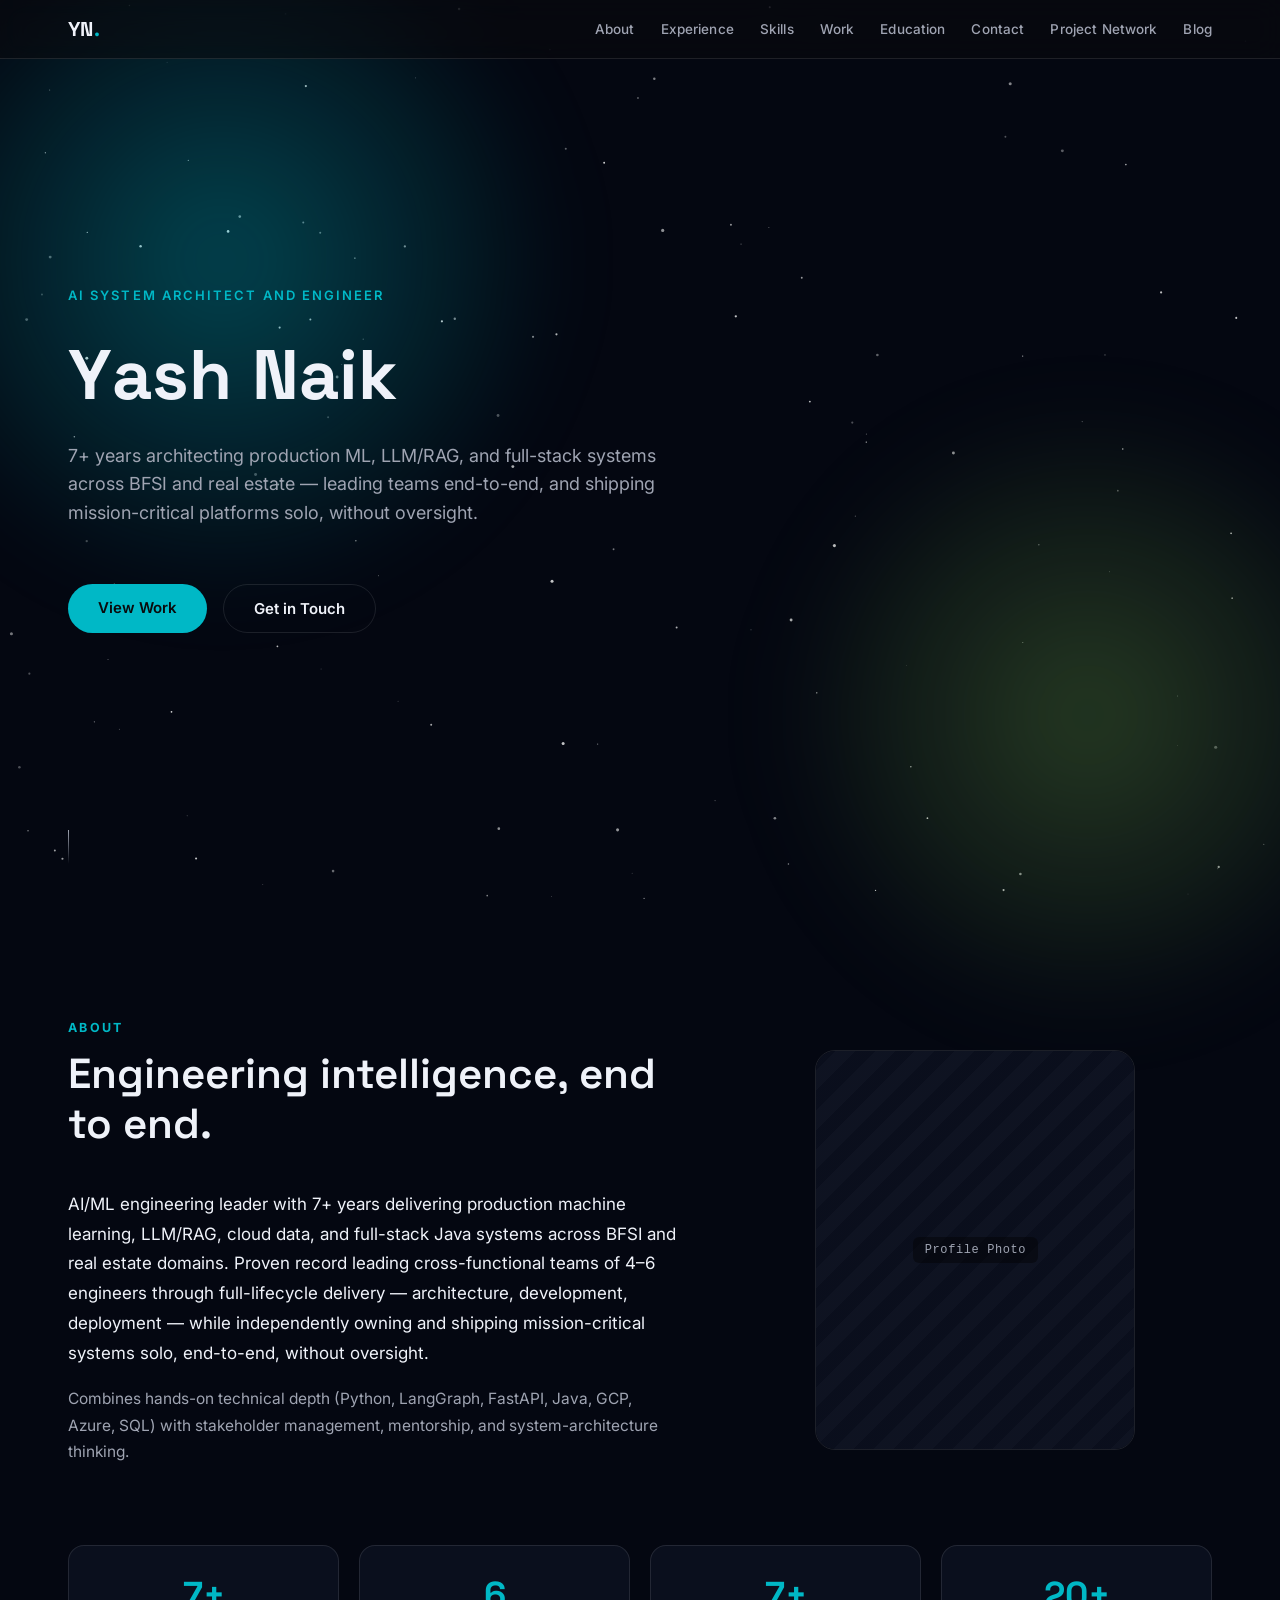
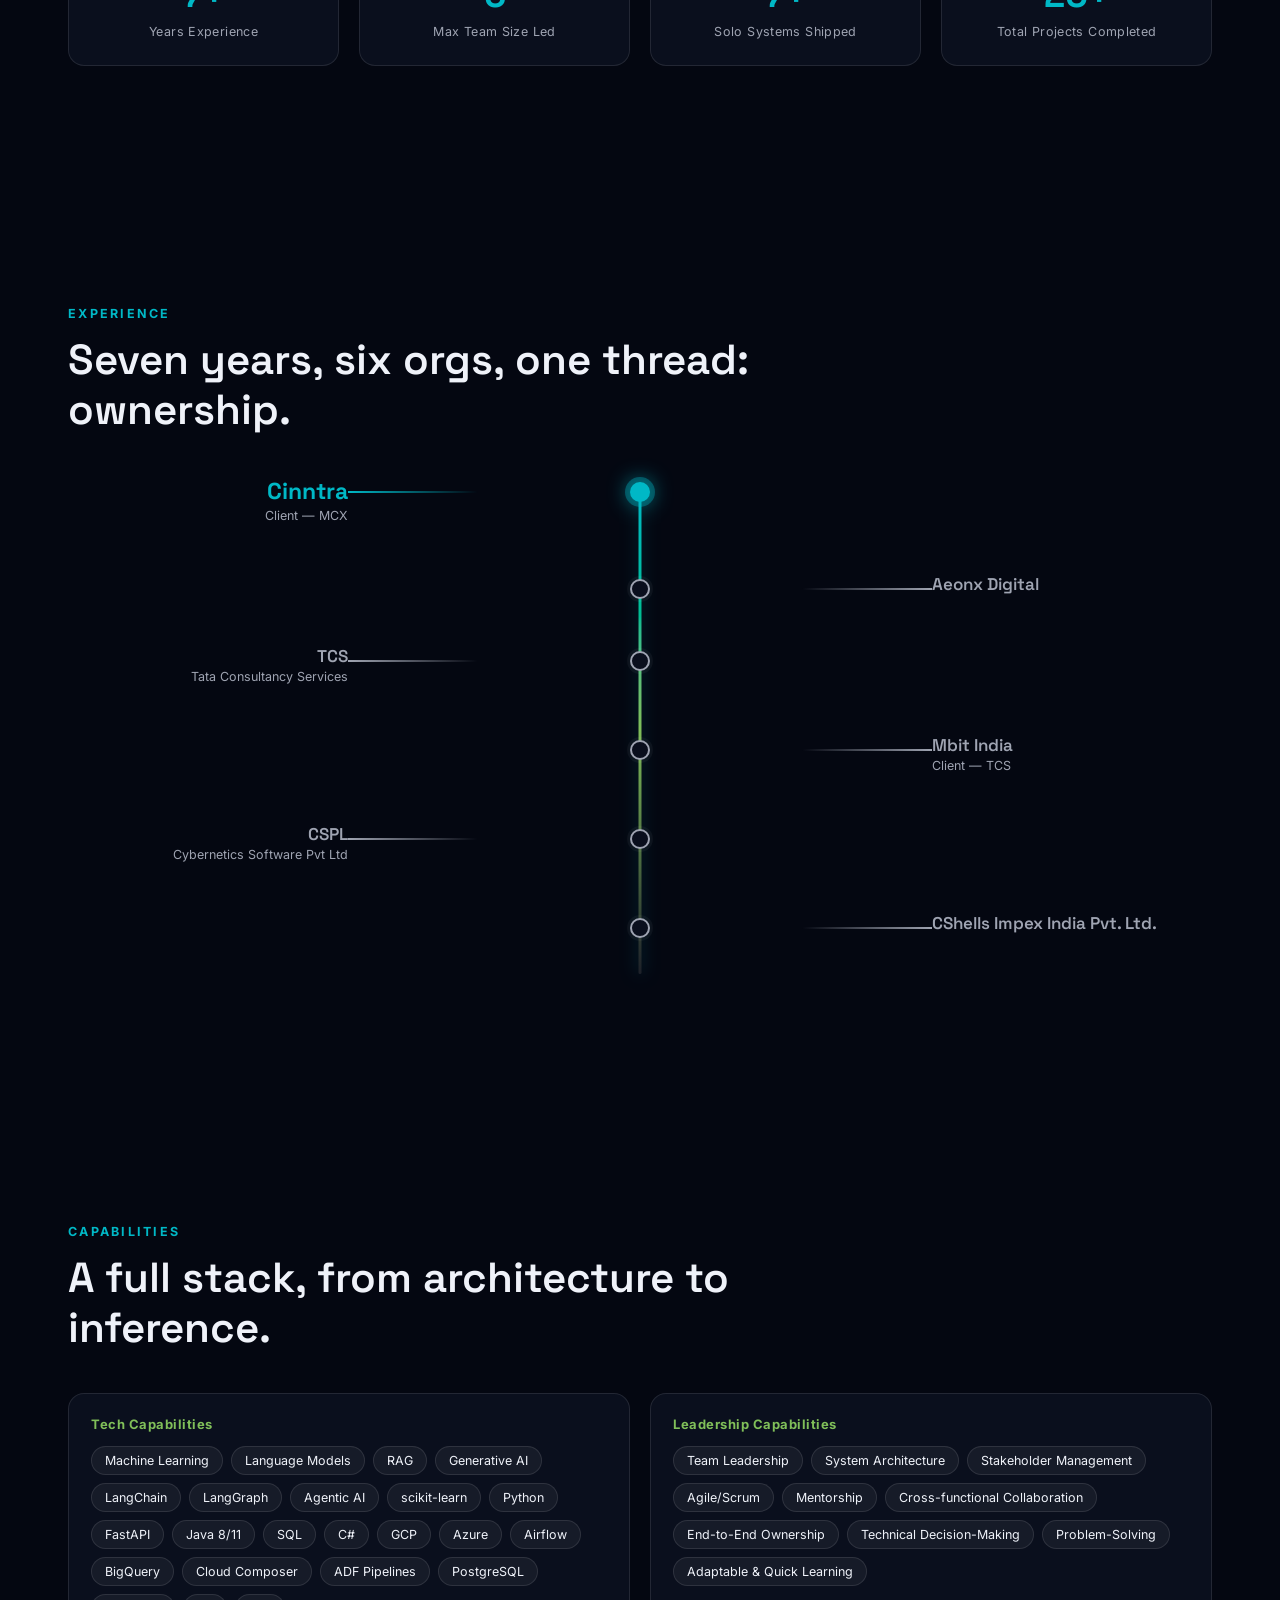
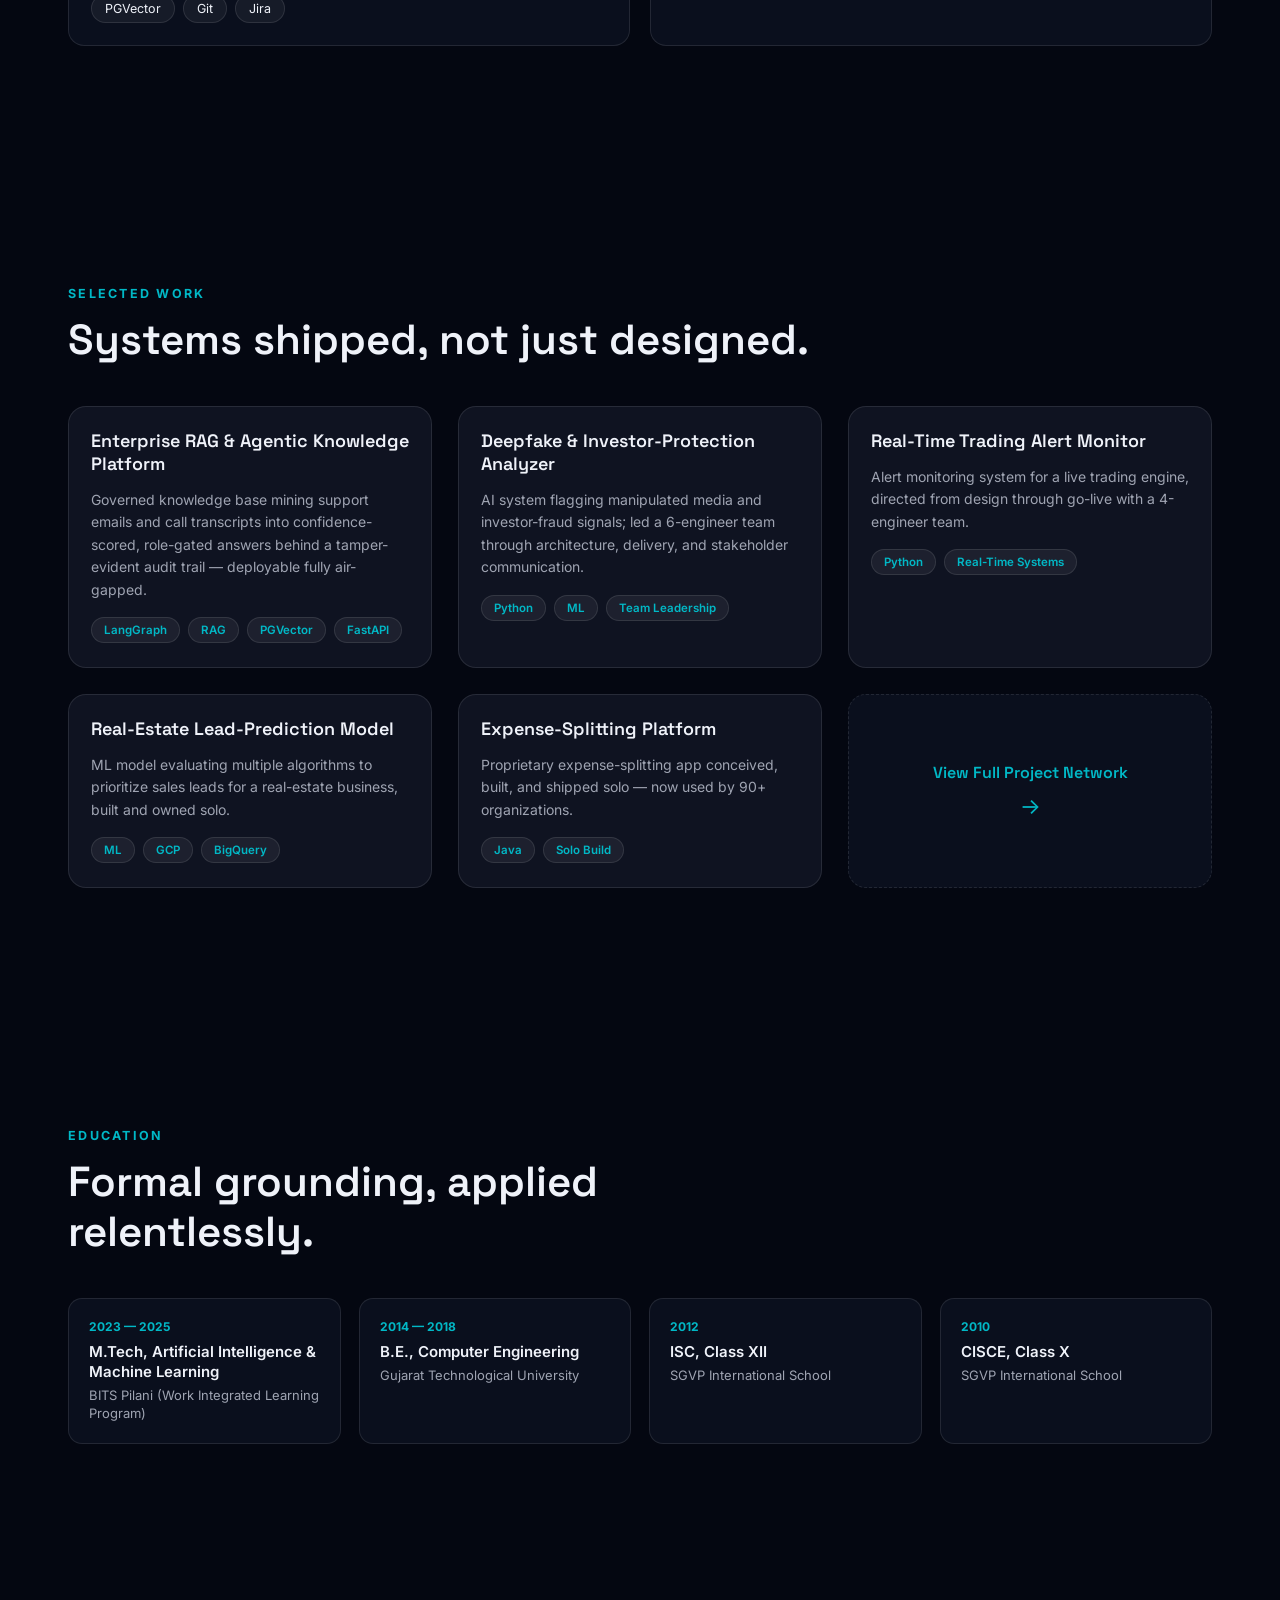
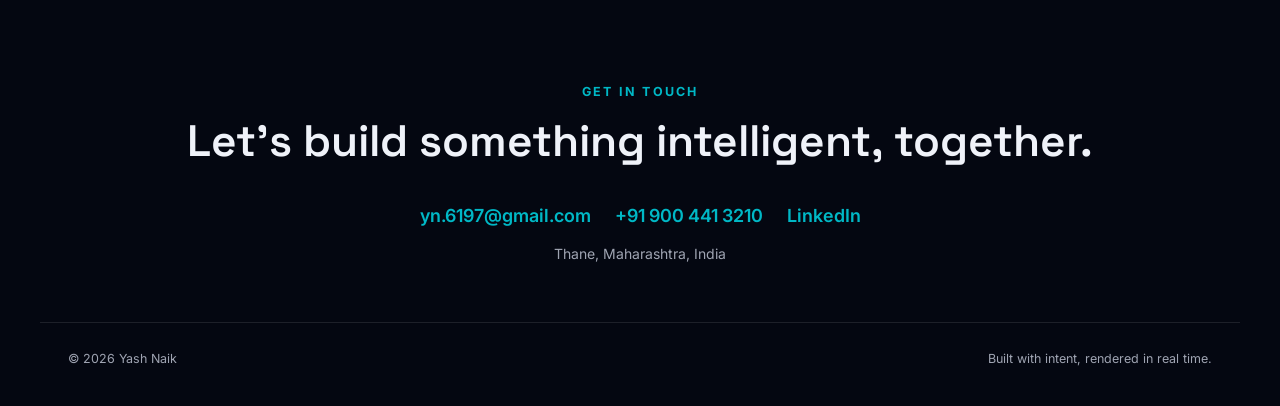
==== index.html @ be9e22be "Initial portfolio site: home, project network, blog Static HTML/CSS/JS recreation of the AI Architec" ====
<!DOCTYPE html>
<html lang="en">
<head>
<meta charset="utf-8">
<meta name="viewport" content="width=device-width, initial-scale=1">
<title>Yash Naik — AI System Architect &amp; Engineer</title>
<meta name="description" content="AI/ML engineering leader with 7+ years delivering production ML, LLM/RAG, cloud data, and full-stack systems across BFSI and real estate.">
<link rel="icon" href="data:,">
<link rel="preconnect" href="https://fonts.googleapis.com">
<link href="https://fonts.googleapis.com/css2?family=Space+Grotesk:wght@400;500;600;700&family=Inter:wght@400;500;600;700&display=swap" rel="stylesheet">
<link rel="stylesheet" href="assets/css/style.css">
</head>
<body>

<canvas id="starfield"></canvas>
<div class="nebula nebula-1"></div>
<div class="nebula nebula-2"></div>
<div id="cursor-fx"><span></span></div>
<div id="scroll-bar"></div>

<header class="site-header">
  <div class="nav-inner">
    <a href="#home" class="logo" data-cursor="Home">YN<span>.</span></a>
    <nav class="nav-links" id="nav-links">
      <a href="#about" data-cursor="About">About</a>
      <a href="#experience" data-cursor="Experience">Experience</a>
      <a href="#skills" data-cursor="Skills">Skills</a>
      <a href="#work" data-cursor="Work">Work</a>
      <a href="#education" data-cursor="Education">Education</a>
      <a href="#contact" data-cursor="Contact">Contact</a>
      <a href="network.html" class="extra" data-cursor="Explore">Project Network</a>
      <a href="blog.html" class="extra" data-cursor="Read">Blog</a>
    </nav>
  </div>
</header>

<main>

<section id="home" class="hero" data-section="home">
  <div class="hero-kicker">AI SYSTEM ARCHITECT AND ENGINEER</div>
  <h1 class="hero-title" id="hero-title"></h1>
  <p class="hero-sub">7+ years architecting production ML, LLM/RAG, and full-stack systems across BFSI and real estate — leading teams end-to-end, and shipping mission-critical platforms solo, without oversight.</p>
  <div class="hero-cta-row">
    <a href="#work" class="btn-primary" data-cursor="Explore">View Work</a>
    <a href="#contact" class="btn-ghost" data-cursor="Say Hi">Get in Touch</a>
  </div>
  <div class="scroll-cue"><span class="scroll-cue-line"></span></div>
</section>

<section id="about" class="section" data-section="about" data-reveal>
  <div class="about-grid">
    <div>
      <div class="eyebrow">ABOUT</div>
      <h2 class="section-title">Engineering intelligence, end to end.</h2>
      <p class="body-text">AI/ML engineering leader with 7+ years delivering production machine learning, LLM/RAG, cloud data, and full-stack Java systems across BFSI and real estate domains. Proven record leading cross-functional teams of 4–6 engineers through full-lifecycle delivery — architecture, development, deployment — while independently owning and shipping mission-critical systems solo, end-to-end, without oversight.</p>
      <p class="body-text-muted">Combines hands-on technical depth (Python, LangGraph, FastAPI, Java, GCP, Azure, SQL) with stakeholder management, mentorship, and system-architecture thinking.</p>
    </div>
    <div class="photo-col">
      <div class="photo-frame">
        <div class="placeholder"><span>Profile Photo</span></div>
      </div>
    </div>
  </div>
  <div class="stats-grid" id="stats-grid">
    <div class="stat-card"><div class="stat-num" data-target="7" data-suffix="+">0</div><div class="stat-label">Years Experience</div></div>
    <div class="stat-card"><div class="stat-num" data-target="6">0</div><div class="stat-label">Max Team Size Led</div></div>
    <div class="stat-card"><div class="stat-num" data-target="7" data-suffix="+">0</div><div class="stat-label">Solo Systems Shipped</div></div>
    <div class="stat-card"><div class="stat-num" data-target="20" data-suffix="+">0</div><div class="stat-label">Total Projects Completed</div></div>
  </div>
</section>

<section id="experience" class="section" data-section="experience" data-reveal>
  <div class="eyebrow">EXPERIENCE</div>
  <h2 class="section-title">Seven years, six orgs, one thread: ownership.</h2>
  <div class="roadmap">
    <div class="rail"></div>

    <div class="org-row current left">
      <div class="org-dot"></div>
      <div class="org-label-wrap">
        <div class="org-connector"></div>
        <div class="org-name" tabindex="0">Cinntra</div>
        <div class="org-sub">Client — MCX</div>
        <div class="org-projects-panel">
          <div class="project-row"><span class="p-name">CSQ AI Engine</span><span class="p-mode">Solo</span></div>
          <div class="project-row"><span class="p-name">Compliance AI Engine</span><span class="p-mode">Leading team of 4</span></div>
          <div class="project-row"><span class="p-name">Trade Alert Monitoring &amp; Visualization</span><span class="p-mode">Leading team of 5</span></div>
          <div class="project-row"><span class="p-name">Investor Protection Deepfake Analyser</span><span class="p-mode">Leading team of 5</span></div>
        </div>
      </div>
    </div>

    <div class="org-row right">
      <div class="org-dot"></div>
      <div class="org-label-wrap">
        <div class="org-connector"></div>
        <div class="org-name" tabindex="0">Aeonx Digital</div>
        <div class="org-projects-panel">
          <div class="project-row"><span class="p-name">Azure to GCP Migration</span></div>
          <div class="project-row"><span class="p-name">Lead Prediction Model</span><span class="p-mode">Solo</span></div>
          <div class="project-row"><span class="p-name">CommHum</span><span class="p-mode">Solo</span></div>
        </div>
      </div>
    </div>

    <div class="org-row left">
      <div class="org-dot"></div>
      <div class="org-label-wrap">
        <div class="org-connector"></div>
        <div class="org-name" tabindex="0">TCS</div>
        <div class="org-sub">Tata Consultancy Services</div>
        <div class="org-projects-panel">
          <div class="project-row"><span class="p-name">PDF Splitter &amp; Payload Generator</span><span class="p-mode">Solo</span></div>
          <div class="project-row"><span class="p-name">Policy &amp; Claim Management System</span><span class="p-mode">Solo</span></div>
          <div class="project-row"><span class="p-name">CMIO Migration</span></div>
        </div>
      </div>
    </div>

    <div class="org-row right">
      <div class="org-dot"></div>
      <div class="org-label-wrap">
        <div class="org-connector"></div>
        <div class="org-name" tabindex="0">Mbit India</div>
        <div class="org-sub">Client — TCS</div>
        <div class="org-projects-panel">
          <div class="project-row"><span class="p-name">Archive Conditioner</span><span class="p-mode">Solo</span></div>
        </div>
      </div>
    </div>

    <div class="org-row left">
      <div class="org-dot"></div>
      <div class="org-label-wrap">
        <div class="org-connector"></div>
        <div class="org-name" tabindex="0">CSPL</div>
        <div class="org-sub">Cybernetics Software Pvt Ltd</div>
        <div class="org-projects-panel">
          <div class="project-row"><span class="p-name">Attendance Management System</span></div>
          <div class="project-row"><span class="p-name">Office Management System</span></div>
        </div>
      </div>
    </div>

    <div class="org-row right">
      <div class="org-dot"></div>
      <div class="org-label-wrap">
        <div class="org-connector"></div>
        <div class="org-name" tabindex="0">CShells Impex India Pvt. Ltd.</div>
        <div class="org-projects-panel">
          <div class="project-row"><span class="p-name">Stock Management System</span></div>
          <div class="project-row"><span class="p-name">Billing System</span></div>
          <div class="project-row"><span class="p-name">Expense-Splitting Application</span><span class="p-mode">Dutch method</span></div>
        </div>
      </div>
    </div>
  </div>
</section>

<section id="skills" class="section" data-section="skills" data-reveal>
  <div class="eyebrow">CAPABILITIES</div>
  <h2 class="section-title">A full stack, from architecture to inference.</h2>
  <div class="skill-groups">
    <div class="skill-group-card">
      <div class="skill-group-title">Tech Capabilities</div>
      <div class="skill-chips-row">
        <span class="skill-chip">Machine Learning</span><span class="skill-chip">Language Models</span>
        <span class="skill-chip">RAG</span><span class="skill-chip">Generative AI</span>
        <span class="skill-chip">LangChain</span><span class="skill-chip">LangGraph</span>
        <span class="skill-chip">Agentic AI</span><span class="skill-chip">scikit-learn</span>
        <span class="skill-chip">Python</span><span class="skill-chip">FastAPI</span>
        <span class="skill-chip">Java 8/11</span><span class="skill-chip">SQL</span>
        <span class="skill-chip">C#</span><span class="skill-chip">GCP</span>
        <span class="skill-chip">Azure</span><span class="skill-chip">Airflow</span>
        <span class="skill-chip">BigQuery</span><span class="skill-chip">Cloud Composer</span>
        <span class="skill-chip">ADF Pipelines</span><span class="skill-chip">PostgreSQL</span>
        <span class="skill-chip">PGVector</span><span class="skill-chip">Git</span>
        <span class="skill-chip">Jira</span>
      </div>
    </div>
    <div class="skill-group-card">
      <div class="skill-group-title">Leadership Capabilities</div>
      <div class="skill-chips-row">
        <span class="skill-chip">Team Leadership</span><span class="skill-chip">System Architecture</span>
        <span class="skill-chip">Stakeholder Management</span><span class="skill-chip">Agile/Scrum</span>
        <span class="skill-chip">Mentorship</span><span class="skill-chip">Cross-functional Collaboration</span>
        <span class="skill-chip">End-to-End Ownership</span><span class="skill-chip">Technical Decision-Making</span>
        <span class="skill-chip">Problem-Solving</span><span class="skill-chip">Adaptable &amp; Quick Learning</span>
      </div>
    </div>
  </div>
</section>

<section id="work" class="section" data-section="work" data-reveal>
  <div class="eyebrow">SELECTED WORK</div>
  <h2 class="section-title">Systems shipped, not just designed.</h2>
  <div class="project-grid" id="project-grid">
    <div class="project-card" data-tilt>
      <div class="project-card-body">
        <h3>Enterprise RAG &amp; Agentic Knowledge Platform</h3>
        <p>Governed knowledge base mining support emails and call transcripts into confidence-scored, role-gated answers behind a tamper-evident audit trail — deployable fully air-gapped.</p>
        <div class="tech-row"><span class="tech-pill">LangGraph</span><span class="tech-pill">RAG</span><span class="tech-pill">PGVector</span><span class="tech-pill">FastAPI</span></div>
      </div>
    </div>
    <div class="project-card" data-tilt>
      <div class="project-card-body">
        <h3>Deepfake &amp; Investor-Protection Analyzer</h3>
        <p>AI system flagging manipulated media and investor-fraud signals; led a 6-engineer team through architecture, delivery, and stakeholder communication.</p>
        <div class="tech-row"><span class="tech-pill">Python</span><span class="tech-pill">ML</span><span class="tech-pill">Team Leadership</span></div>
      </div>
    </div>
    <div class="project-card" data-tilt>
      <div class="project-card-body">
        <h3>Real-Time Trading Alert Monitor</h3>
        <p>Alert monitoring system for a live trading engine, directed from design through go-live with a 4-engineer team.</p>
        <div class="tech-row"><span class="tech-pill">Python</span><span class="tech-pill">Real-Time Systems</span></div>
      </div>
    </div>
    <div class="project-card" data-tilt>
      <div class="project-card-body">
        <h3>Real-Estate Lead-Prediction Model</h3>
        <p>ML model evaluating multiple algorithms to prioritize sales leads for a real-estate business, built and owned solo.</p>
        <div class="tech-row"><span class="tech-pill">ML</span><span class="tech-pill">GCP</span><span class="tech-pill">BigQuery</span></div>
      </div>
    </div>
    <div class="project-card" data-tilt>
      <div class="project-card-body">
        <h3>Expense-Splitting Platform</h3>
        <p>Proprietary expense-splitting app conceived, built, and shipped solo — now used by 90+ organizations.</p>
        <div class="tech-row"><span class="tech-pill">Java</span><span class="tech-pill">Solo Build</span></div>
      </div>
    </div>
    <a href="network.html" class="network-tile" data-cursor="Explore">
      <div class="network-tile-title">View Full Project Network</div>
      <div class="network-tile-arrow">→</div>
    </a>
  </div>
</section>

<section id="education" class="section" data-section="education" data-reveal>
  <div class="eyebrow">EDUCATION</div>
  <h2 class="section-title">Formal grounding, applied relentlessly.</h2>
  <div class="edu-grid">
    <div class="edu-card"><div class="edu-year">2023 — 2025</div><div class="edu-degree">M.Tech, Artificial Intelligence &amp; Machine Learning</div><div class="edu-school">BITS Pilani (Work Integrated Learning Program)</div></div>
    <div class="edu-card"><div class="edu-year">2014 — 2018</div><div class="edu-degree">B.E., Computer Engineering</div><div class="edu-school">Gujarat Technological University</div></div>
    <div class="edu-card"><div class="edu-year">2012</div><div class="edu-degree">ISC, Class XII</div><div class="edu-school">SGVP International School</div></div>
    <div class="edu-card"><div class="edu-year">2010</div><div class="edu-degree">CISCE, Class X</div><div class="edu-school">SGVP International School</div></div>
  </div>
</section>

<section id="contact" class="section contact-section" data-section="contact" data-reveal>
  <div class="eyebrow">GET IN TOUCH</div>
  <h2 class="contact-title">Let's build something intelligent, together.</h2>
  <div class="contact-row">
    <a href="mailto:yn.6197@gmail.com" class="contact-link" data-cursor="Email">yn.6197@gmail.com</a>
    <a href="tel:+919004413210" class="contact-link" data-cursor="Call">+91 900 441 3210</a>
    <a href="https://www.linkedin.com/in/yash-naik-06j97" target="_blank" rel="noopener" class="contact-link" data-cursor="Connect">LinkedIn</a>
  </div>
  <div class="location">Thane, Maharashtra, India</div>
</section>

<footer class="site-footer">
  <span>© 2026 Yash Naik</span>
  <span>Built with intent, rendered in real time.</span>
</footer>

</main>

<script src="assets/js/common.js"></script>
<script src="assets/js/home.js"></script>
</body>
</html>
---- assets/css/style.css ----
:root {
  --hue: 200;
  --hue2: 135;
  --bg: oklch(13% 0.025 270);
  --bg-alt: oklch(17% 0.03 270);
  --card: oklch(19% 0.03 270);
  --text: oklch(96% 0.01 270);
  --text-muted: oklch(72% 0.02 270);
  --border: rgba(255, 255, 255, 0.1);
  --accent: oklch(68% 0.19 var(--hue));
  --accent2: oklch(74% 0.15 var(--hue2));
  --glow: oklch(68% 0.19 var(--hue) / 0.35);
  --font-display: 'Space Grotesk', system-ui, sans-serif;
  --font-body: 'Inter', system-ui, sans-serif;
}

* { box-sizing: border-box; }

html { scroll-behavior: smooth; }

body {
  margin: 0;
  font-family: var(--font-body);
  background: var(--bg);
  color: var(--text);
  -webkit-font-smoothing: antialiased;
  overflow-x: hidden;
}

a { text-decoration: none; color: inherit; }
::selection { background: rgba(140, 120, 255, 0.35); }
button { font-family: inherit; }

/* ---------- ambient background ---------- */
#starfield {
  position: fixed;
  inset: 0;
  width: 100%;
  height: 100%;
  z-index: 0;
  pointer-events: none;
}

.nebula {
  position: fixed;
  border-radius: 50%;
  filter: blur(40px);
  z-index: 0;
  pointer-events: none;
}
.nebula-1 {
  top: -10%; left: -10%;
  width: 55vw; height: 55vw; max-width: 700px; max-height: 700px;
  background: radial-gradient(circle, var(--glow), transparent 70%);
  animation: drift1 26s ease-in-out infinite;
}
.nebula-2 {
  bottom: -15%; right: -10%;
  width: 50vw; height: 50vw; max-width: 640px; max-height: 640px;
  background: radial-gradient(circle, oklch(70% 0.15 var(--hue2) / 0.3), transparent 70%);
  animation: drift2 32s ease-in-out infinite;
}
@keyframes drift1 { 0%,100%{transform:translate(-5%,-5%) scale(1)} 50%{transform:translate(6%,4%) scale(1.15)} }
@keyframes drift2 { 0%,100%{transform:translate(4%,6%) scale(1.1)} 50%{transform:translate(-6%,-3%) scale(1)} }
@keyframes bob { 0%,100%{transform:translateY(0)} 50%{transform:translateY(8px)} }
@keyframes pulseRing { 0%{box-shadow:0 0 0 0 rgba(255,255,255,0.25)} 100%{box-shadow:0 0 0 14px rgba(255,255,255,0)} }
@keyframes nodeGlow { 0%,100%{filter:brightness(1)} 50%{filter:brightness(1.35)} }
@keyframes twinkle { 0%,100%{opacity:0.25} 50%{opacity:0.8} }

/* ---------- cursor fx ---------- */
#cursor-fx {
  position: fixed;
  left: 0; top: 0;
  width: 44px; height: 44px;
  border-radius: 50%;
  border: 1.5px solid var(--accent);
  background: rgba(255, 255, 255, 0.04);
  backdrop-filter: blur(2px);
  pointer-events: none;
  z-index: 999;
  display: flex;
  align-items: center;
  justify-content: center;
  opacity: 0;
  transform: translate(-50%, -50%) scale(0.4);
  transition: transform .35s cubic-bezier(.2,1,.3,1), opacity .25s, width .3s, height .3s, left .15s, top .15s;
}
#cursor-fx.visible { opacity: 1; transform: translate(-50%, -50%) scale(1); }
#cursor-fx.labeled { width: 92px; height: 92px; }
#cursor-fx span {
  font-size: 10px; letter-spacing: .06em; text-align: center; font-weight: 600;
  color: var(--accent); text-transform: uppercase;
}
@media (hover: none) { #cursor-fx { display: none; } }

/* ---------- scroll progress ---------- */
#scroll-bar {
  position: fixed; top: 0; left: 0; height: 3px; width: 0%;
  background: linear-gradient(90deg, var(--accent), var(--accent2));
  z-index: 1000; transition: width .1s linear;
}

/* ---------- nav ---------- */
.site-header {
  position: fixed; top: 0; left: 0; right: 0; z-index: 100;
  background: rgba(10, 10, 14, 0.55);
  backdrop-filter: blur(14px);
  border-bottom: 1px solid var(--border);
}
.nav-inner {
  max-width: 1200px; margin: 0 auto; padding: 16px 28px;
  display: flex; align-items: center; justify-content: space-between; gap: 20px;
}
.logo { font-family: var(--font-display); font-weight: 700; font-size: 20px; letter-spacing: .02em; }
.logo span { color: var(--accent); }
.nav-links { display: flex; gap: 26px; flex-wrap: wrap; align-items: center; }
.nav-links a {
  font-size: 13.5px; font-weight: 500; color: var(--text-muted);
  letter-spacing: .01em; transition: color .25s;
}
.nav-links a.active, .nav-links a:hover { color: var(--accent); }
.nav-links a.extra { color: var(--text-muted); }

/* ---------- hero ---------- */
.hero {
  position: relative; z-index: 1; min-height: 100vh;
  display: flex; flex-direction: column; justify-content: center;
  padding: 110px 28px 90px; max-width: 1200px; margin: 0 auto;
}
.hero-kicker { color: var(--accent); font-size: 13px; font-weight: 600; letter-spacing: .16em; margin-bottom: 20px; }
.hero-title {
  font-family: var(--font-display); font-weight: 700; line-height: 1.15;
  margin: 0; max-width: 900px; padding-top: 12px;
  font-size: clamp(38px, 8vw, 70px);
}
.hero-title .word { display: inline-flex; white-space: nowrap; margin-right: .28em; }
.hero-title .letter {
  display: inline-block; transition: color .2s, transform .2s; cursor: default;
}
.hero-title .letter:hover { color: var(--accent); transform: translateY(-6px) scale(1.15); }
.hero-sub { color: var(--text-muted); font-size: 18px; line-height: 1.6; max-width: 620px; margin-top: 26px; }
.hero-cta-row { display: flex; gap: 16px; margin-top: 38px; flex-wrap: wrap; }
.btn-primary, .btn-ghost {
  padding: 14px 30px; border-radius: 999px; font-weight: 600; font-size: 15px;
  transition: transform .25s, box-shadow .25s, border-color .25s; display: inline-block;
}
.btn-primary { background: var(--accent); color: #0a0a0c; }
.btn-primary:hover { transform: translateY(-3px); box-shadow: 0 12px 30px var(--glow); }
.btn-ghost { border: 1.5px solid var(--border); color: var(--text); }
.btn-ghost:hover { border-color: var(--accent); transform: translateY(-3px); }
.scroll-cue {
  position: absolute; bottom: 36px; left: 28px;
  display: flex; flex-direction: column; align-items: center; gap: 8px;
  animation: bob 1.8s ease-in-out infinite;
}
.scroll-cue-line { width: 1px; height: 34px; background: linear-gradient(var(--text-muted), transparent); }

/* ---------- sections ---------- */
main { position: relative; z-index: 1; }
.section { max-width: 1200px; margin: 0 auto; padding: 120px 28px; opacity: 0; transform: translateY(40px); transition: opacity .9s cubic-bezier(.2,1,.3,1), transform .9s cubic-bezier(.2,1,.3,1); }
.section.revealed { opacity: 1; transform: translateY(0); }
.eyebrow { color: var(--accent); font-size: 12.5px; font-weight: 700; letter-spacing: .18em; margin-bottom: 14px; }
.section-title {
  font-family: var(--font-display); font-weight: 600; line-height: 1.2;
  margin: 0 0 40px; max-width: 780px; font-size: clamp(28px, 4vw, 42px);
}

/* ---------- about ---------- */
.about-grid { display: grid; grid-template-columns: minmax(0,1.3fr) minmax(0,1fr); gap: 56px; align-items: center; }
.body-text { font-size: 17px; line-height: 1.75; margin-bottom: 18px; }
.body-text-muted { font-size: 15.5px; line-height: 1.7; color: var(--text-muted); }
.photo-col { display: flex; justify-content: center; }
.photo-frame {
  position: relative; width: 100%; max-width: 320px; aspect-ratio: 4/5; border-radius: 20px;
  overflow: hidden; border: 1px solid var(--border); display: flex; align-items: center; justify-content: center;
}
.photo-frame img { width: 100%; height: 100%; object-fit: cover; }
.photo-frame .placeholder {
  position: absolute; inset: 0;
  background: repeating-linear-gradient(135deg, var(--bg-alt) 0 14px, var(--card) 14px 28px);
  display: flex; align-items: center; justify-content: center;
}
.photo-frame .placeholder span {
  position: relative; font-family: monospace; font-size: 12px; color: var(--text-muted);
  background: rgba(0,0,0,0.4); padding: 6px 12px; border-radius: 6px; letter-spacing: .05em;
}
.stats-grid { display: grid; grid-template-columns: repeat(auto-fit, minmax(140px, 1fr)); gap: 20px; margin-top: 64px; }
.stat-card { background: var(--bg-alt); border: 1px solid var(--border); border-radius: 16px; padding: 26px 20px; text-align: center; }
.stat-num { font-family: var(--font-display); font-size: 36px; font-weight: 700; color: var(--accent); }
.stat-label { font-size: 12.5px; color: var(--text-muted); margin-top: 6px; letter-spacing: .03em; }

/* ---------- experience roadmap ---------- */
.roadmap { display: flex; flex-direction: column; margin-top: 40px; position: relative; }
.rail {
  position: absolute; left: 50%; top: 10px; bottom: 10px; width: 3px; transform: translateX(-50%);
  background: linear-gradient(var(--accent), var(--accent2), var(--border));
  box-shadow: 0 0 16px var(--glow); border-radius: 4px; z-index: 0;
}
.org-row { display: flex; position: relative; margin-bottom: 50px; min-height: 20px; }
.org-row.left { justify-content: flex-start; }
.org-row.right { justify-content: flex-end; }
.org-dot {
  position: absolute; left: 50%; top: 6px; z-index: 2; width: 20px; height: 20px; border-radius: 50%;
  transform: translate(-50%, 0); cursor: pointer; transition: transform .25s;
  background: var(--bg-alt); border: 2px solid var(--text-muted);
  box-shadow: 0 0 0 3px rgba(255,255,255,0.04);
}
.org-row.current .org-dot {
  background: var(--accent); border-color: var(--accent);
  box-shadow: 0 0 0 5px var(--glow), 0 0 22px var(--accent);
  animation: pulseRing 1.8s ease-out infinite;
}
.org-row:hover .org-dot { transform: translate(-50%, 0) scale(1.15); }
.org-label-wrap { width: calc(50% - 130px); min-width: 160px; max-width: 280px; position: relative; z-index: 1; }
.org-row.left .org-label-wrap { text-align: right; padding-right: 0; }
.org-row.right .org-label-wrap { text-align: left; padding-left: 0; }
.org-connector { position: absolute; top: 15px; width: 130px; height: 2px; }
.org-row.left .org-connector { right: -130px; background: linear-gradient(90deg, var(--text-muted), transparent); }
.org-row.right .org-connector { left: -130px; background: linear-gradient(270deg, var(--text-muted), transparent); }
.org-row.current.left .org-connector { background: linear-gradient(90deg, var(--accent), transparent); }
.org-row.current.right .org-connector { background: linear-gradient(270deg, var(--accent), transparent); }
.org-name {
  font-family: var(--font-display); font-size: 17px; font-weight: 600; color: var(--text-muted);
  cursor: pointer; transition: color .25s; display: inline-block;
}
.org-row.current .org-name { font-size: 23px; font-weight: 700; color: var(--accent); }
.org-row:not(.current):hover .org-name { color: var(--text); }
.org-sub { font-size: 12.5px; color: var(--text-muted); margin-top: 2px; }
.org-projects-panel {
  margin-top: 14px; background: var(--bg-alt); border: 1px solid var(--border); border-radius: 14px;
  padding: 14px 18px; text-align: left; box-shadow: 0 14px 34px rgba(0,0,0,0.4);
  display: none;
}
.org-row:hover .org-projects-panel, .org-row:focus-within .org-projects-panel { display: block; }
.project-row { display: flex; justify-content: space-between; gap: 16px; padding: 9px 0; border-bottom: 1px solid var(--border); }
.project-row:last-child { border-bottom: none; }
.project-row .p-name { font-size: 14px; font-weight: 500; }
.project-row .p-mode { font-size: 12px; color: var(--accent2); font-weight: 600; white-space: nowrap; }

@media (max-width: 720px) {
  .org-label-wrap { width: auto; max-width: none; text-align: left !important; padding-left: 36px !important; padding-right: 0 !important; }
  .org-row.left, .org-row.right { justify-content: flex-start; }
  .rail { left: 10px; transform: none; }
  .org-dot { left: 10px; }
  .org-connector { display: none; }
}

/* ---------- skills ---------- */
.skill-groups { display: grid; grid-template-columns: repeat(auto-fit, minmax(240px, 1fr)); gap: 20px; margin-top: 20px; }
.skill-group-card { background: var(--bg-alt); border: 1px solid var(--border); border-radius: 16px; padding: 22px; }
.skill-group-title { font-size: 13px; font-weight: 700; color: var(--accent2); letter-spacing: .04em; margin-bottom: 14px; }
.skill-chips-row { display: flex; gap: 8px; flex-wrap: wrap; }
.skill-chip {
  font-size: 12.5px; color: var(--text); background: rgba(255,255,255,0.05); border: 1px solid var(--border);
  border-radius: 999px; padding: 6px 13px; transition: background .25s, transform .25s;
}
.skill-chip:hover { background: var(--accent); color: #0a0a0c; transform: translateY(-2px); }

/* ---------- work ---------- */
.project-grid { display: grid; grid-template-columns: repeat(auto-fit, minmax(280px, 1fr)); gap: 26px; margin-top: 20px; }
.project-card {
  background: var(--card); border: 1px solid var(--border); border-radius: 18px; overflow: hidden;
  transition: transform .15s ease-out, box-shadow .3s; will-change: transform;
}
.project-card-body { padding: 22px 22px 24px; }
.project-card h3 { font-family: var(--font-display); font-size: 18px; font-weight: 600; margin: 0 0 10px; }
.project-card p { font-size: 14px; line-height: 1.6; color: var(--text-muted); margin-bottom: 14px; }
.tech-row { display: flex; gap: 8px; flex-wrap: wrap; margin-top: 16px; }
.tech-pill {
  font-size: 11.5px; font-weight: 600; color: var(--accent); background: rgba(255,255,255,0.06);
  border: 1px solid var(--border); border-radius: 999px; padding: 5px 12px;
}
.network-tile {
  background: var(--bg-alt); border: 1px dashed var(--border); border-radius: 18px;
  display: flex; flex-direction: column; align-items: center; justify-content: center; gap: 10px;
  min-height: 180px; text-align: center; padding: 24px 20px; transition: border-color .25s, transform .25s;
}
.network-tile:hover { border-color: var(--accent); transform: translateY(-3px); }
.network-tile-title { font-family: var(--font-display); font-size: 16px; font-weight: 600; color: var(--accent); }
.network-tile-arrow { font-size: 22px; color: var(--accent); }

/* ---------- education ---------- */
.edu-grid { display: grid; grid-template-columns: repeat(auto-fit, minmax(230px, 1fr)); gap: 18px; margin-top: 20px; }
.edu-card { background: var(--bg-alt); border: 1px solid var(--border); border-radius: 14px; padding: 20px; }
.edu-year { font-size: 12px; color: var(--accent); font-weight: 700; margin-bottom: 8px; }
.edu-degree { font-size: 15px; font-weight: 600; margin-bottom: 4px; line-height: 1.35; }
.edu-school { font-size: 13px; color: var(--text-muted); line-height: 1.4; }

/* ---------- contact ---------- */
.contact-section { text-align: center; padding-bottom: 60px; }
.contact-title { font-family: var(--font-display); font-size: clamp(26px, 5vw, 44px); font-weight: 600; margin: 0 0 36px; }
.contact-row { display: flex; gap: 24px; justify-content: center; flex-wrap: wrap; margin-bottom: 18px; }
.contact-link { font-size: 18px; font-weight: 600; color: var(--accent); border-bottom: 1px solid transparent; transition: border-color .25s; }
.contact-link:hover { border-color: var(--accent); }
.location { font-size: 14px; color: var(--text-muted); }

.site-footer {
  position: relative; z-index: 1; max-width: 1200px; margin: 0 auto; padding: 28px 28px 40px;
  display: flex; justify-content: space-between; flex-wrap: wrap; gap: 10px;
  font-size: 12.5px; color: var(--text-muted); border-top: 1px solid var(--border);
}

/* ---------- shared secondary-page header ---------- */
.page-header {
  position: relative; z-index: 2; max-width: 1200px; margin: 0 auto; padding: 24px 28px;
  display: flex; justify-content: space-between; align-items: center; flex-wrap: wrap; gap: 12px;
}
.page-header a { font-size: 13.5px; color: var(--text-muted); font-weight: 500; }
.page-header nav { display: flex; gap: 22px; align-items: center; }
.page-intro { position: relative; z-index: 2; max-width: 800px; margin: 0 auto; padding: 20px 28px 10px; text-align: center; }
.page-intro h1 { font-family: var(--font-display); font-size: clamp(28px, 5vw, 46px); font-weight: 600; margin: 0 0 16px; }
.page-intro p { font-size: 15.5px; color: var(--text-muted); line-height: 1.6; }

/* ---------- project network ---------- */
.graph-wrap {
  position: relative; z-index: 1; width: 100%; max-width: 1300px; height: min(78vh, 760px);
  margin: 20px auto 30px; min-height: 480px;
}
.graph-wrap svg { position: absolute; inset: 0; width: 100%; height: 100%; }
.graph-wrap line { transition: stroke .2s, opacity .2s, stroke-width .2s; }
.node-dot {
  position: absolute; border-radius: 50%; cursor: pointer; transform: translate(-50%, -50%);
  transition: width .2s, height .2s, opacity .2s, box-shadow .2s;
}
.node-tooltip {
  position: absolute; z-index: 5; width: 260px; transform: translate(-50%, calc(-100% - 20px));
  background: var(--bg-alt); border: 1px solid rgba(255,255,255,0.14); border-radius: 12px; padding: 14px 16px;
  box-shadow: 0 20px 40px rgba(0,0,0,0.5); pointer-events: none;
}
.node-tooltip .t-org { font-size: 11px; font-weight: 700; letter-spacing: .05em; margin-bottom: 6px; text-transform: uppercase; }
.node-tooltip .t-title { font-family: var(--font-display); font-size: 15px; font-weight: 600; margin-bottom: 6px; }
.node-tooltip .t-desc { font-size: 12.5px; line-height: 1.5; color: var(--text-muted); }
.graph-legend { position: relative; z-index: 2; display: flex; justify-content: center; gap: 28px; padding-bottom: 50px; flex-wrap: wrap; }
.graph-legend .item { display: flex; align-items: center; gap: 8px; font-size: 12.5px; color: var(--text-muted); }
.graph-legend .dot { width: 10px; height: 10px; border-radius: 50%; display: inline-block; }

/* ---------- blog ---------- */
.blog-header-star {
  display: inline-block; width: 6px; height: 6px; border-radius: 50%; background: #fff;
  box-shadow: 0 0 6px 2px rgba(255,255,255,0.9), 0 0 14px 4px rgba(255,255,255,0.4);
  cursor: pointer;
}
.admin-link { font-size: 11px; color: rgba(255,255,255,0.35); font-weight: 500; cursor: pointer; letter-spacing: .03em; }
.series-grid, .posts-grid {
  position: relative; z-index: 1; max-width: 1000px; margin: 0 auto; padding: 0 28px 80px;
  display: grid; grid-template-columns: repeat(auto-fit, minmax(220px, 1fr)); gap: 18px;
}
.posts-grid { grid-template-columns: repeat(auto-fit, minmax(260px, 1fr)); padding-top: 10px; }
.series-card, .post-card {
  background: var(--bg-alt); border: 1px solid var(--border); border-radius: 16px;
  cursor: pointer; transition: transform .2s, border-color .2s;
}
.series-card { padding: 22px; }
.series-card:hover, .post-card:hover { transform: translateY(-3px); border-color: var(--accent); }
.series-count { font-size: 12px; color: var(--accent); font-weight: 700; margin-bottom: 8px; letter-spacing: .03em; }
.series-name { font-family: var(--font-display); font-size: 17px; font-weight: 600; line-height: 1.35; margin: 0; }
.post-card { overflow: hidden; }
.post-media { width: 100%; height: 0; overflow: hidden; transition: height .2s; background-size: cover; background-position: center; }
.post-media.has-img { height: 150px; }
.post-body { padding: 16px 18px; }
.post-body h3 { font-family: var(--font-display); font-size: 16px; font-weight: 600; margin: 0 0 8px; }
.post-body p { font-size: 13.5px; line-height: 1.55; color: var(--text-muted); margin: 0; }
.empty-state { grid-column: 1/-1; color: var(--text-muted); font-size: 14px; padding: 30px 0; }
.add-series-btn, .add-post-btn {
  background: transparent; border: 1.5px dashed var(--border); border-radius: 16px; padding: 22px;
  color: var(--text-muted); font-weight: 600; font-size: 14px; cursor: pointer;
}
.add-post-btn {
  display: block; margin: 0 auto 60px; background: var(--accent); color: #0a0a0c; border: none;
  padding: 13px 28px; border-radius: 999px; font-size: 14.5px; border-radius: 999px;
}
.form-card {
  position: relative; z-index: 1; max-width: 560px; margin: 0 auto 20px; padding: 0 28px;
}
.form-card.series-form { grid-column: 1/-1; max-width: 420px; background: var(--bg-alt); border: 1px solid var(--border); border-radius: 16px; padding: 18px 20px; margin: 0; }
.form-card input, .form-card textarea, .modal input {
  width: 100%; padding: 11px 14px; border-radius: 10px; border: 1px solid var(--border); font-size: 14.5px;
  background: var(--bg-alt); color: var(--text); margin-bottom: 10px;
}
.form-card textarea { min-height: 140px; resize: vertical; }
.form-card input[type=file] { color: var(--text-muted); font-size: 13px; background: none; border: none; padding: 0; }
.form-actions { display: flex; gap: 10px; }
.btn-solid { background: var(--accent); color: #0a0a0c; border: none; padding: 11px 22px; border-radius: 999px; font-weight: 600; font-size: 14px; cursor: pointer; }
.btn-outline { background: transparent; color: var(--text-muted); border: 1px solid var(--border); padding: 11px 22px; border-radius: 999px; font-weight: 600; font-size: 14px; cursor: pointer; }
.form-preview { width: 100%; height: 0; border-radius: 10px; margin-bottom: 0; overflow: hidden; background-size: cover; background-position: center; transition: height .2s; }
.form-preview.has-img { height: 200px; margin-bottom: 10px; }

.detail-header { position: relative; z-index: 1; max-width: 1000px; margin: 0 auto; padding: 20px 28px 6px; display: flex; flex-direction: column; gap: 14px; align-items: flex-start; }
.detail-header h1 { font-family: var(--font-display); font-size: clamp(24px, 4vw, 36px); font-weight: 600; margin: 0; }

.post-view-wrap { position: relative; z-index: 1; max-width: 720px; margin: 0 auto; padding: 20px 28px 80px; display: flex; flex-direction: column; gap: 18px; align-items: flex-start; }
.post-view-wrap h1 { font-family: var(--font-display); font-size: clamp(26px, 4.5vw, 40px); font-weight: 600; margin: 0; }
.post-view-image { width: 100%; height: 0; border-radius: 14px; overflow: hidden; transition: height .2s; background-size: cover; background-position: center; }
.post-view-image.has-img { height: 340px; }
.post-view-content { font-size: 16px; line-height: 1.75; color: var(--text-muted); white-space: pre-wrap; }

.modal-overlay {
  display: none; position: fixed; inset: 0; background: rgba(0,0,0,0.6); align-items: center; justify-content: center; z-index: 50;
}
.modal-overlay.open { display: flex; }
.modal { background: var(--bg-alt); border: 1px solid var(--border); border-radius: 16px; padding: 26px 28px; width: 300px; }
.modal h2 { font-family: var(--font-display); font-size: 17px; font-weight: 600; margin: 0 0 14px; }
.modal .error { color: oklch(65% 0.2 25); font-size: 12.5px; margin-bottom: 8px; }

@media (max-width: 640px) {
  .about-grid { grid-template-columns: 1fr; }
  .hero-title { font-size: clamp(34px, 12vw, 54px); }
}
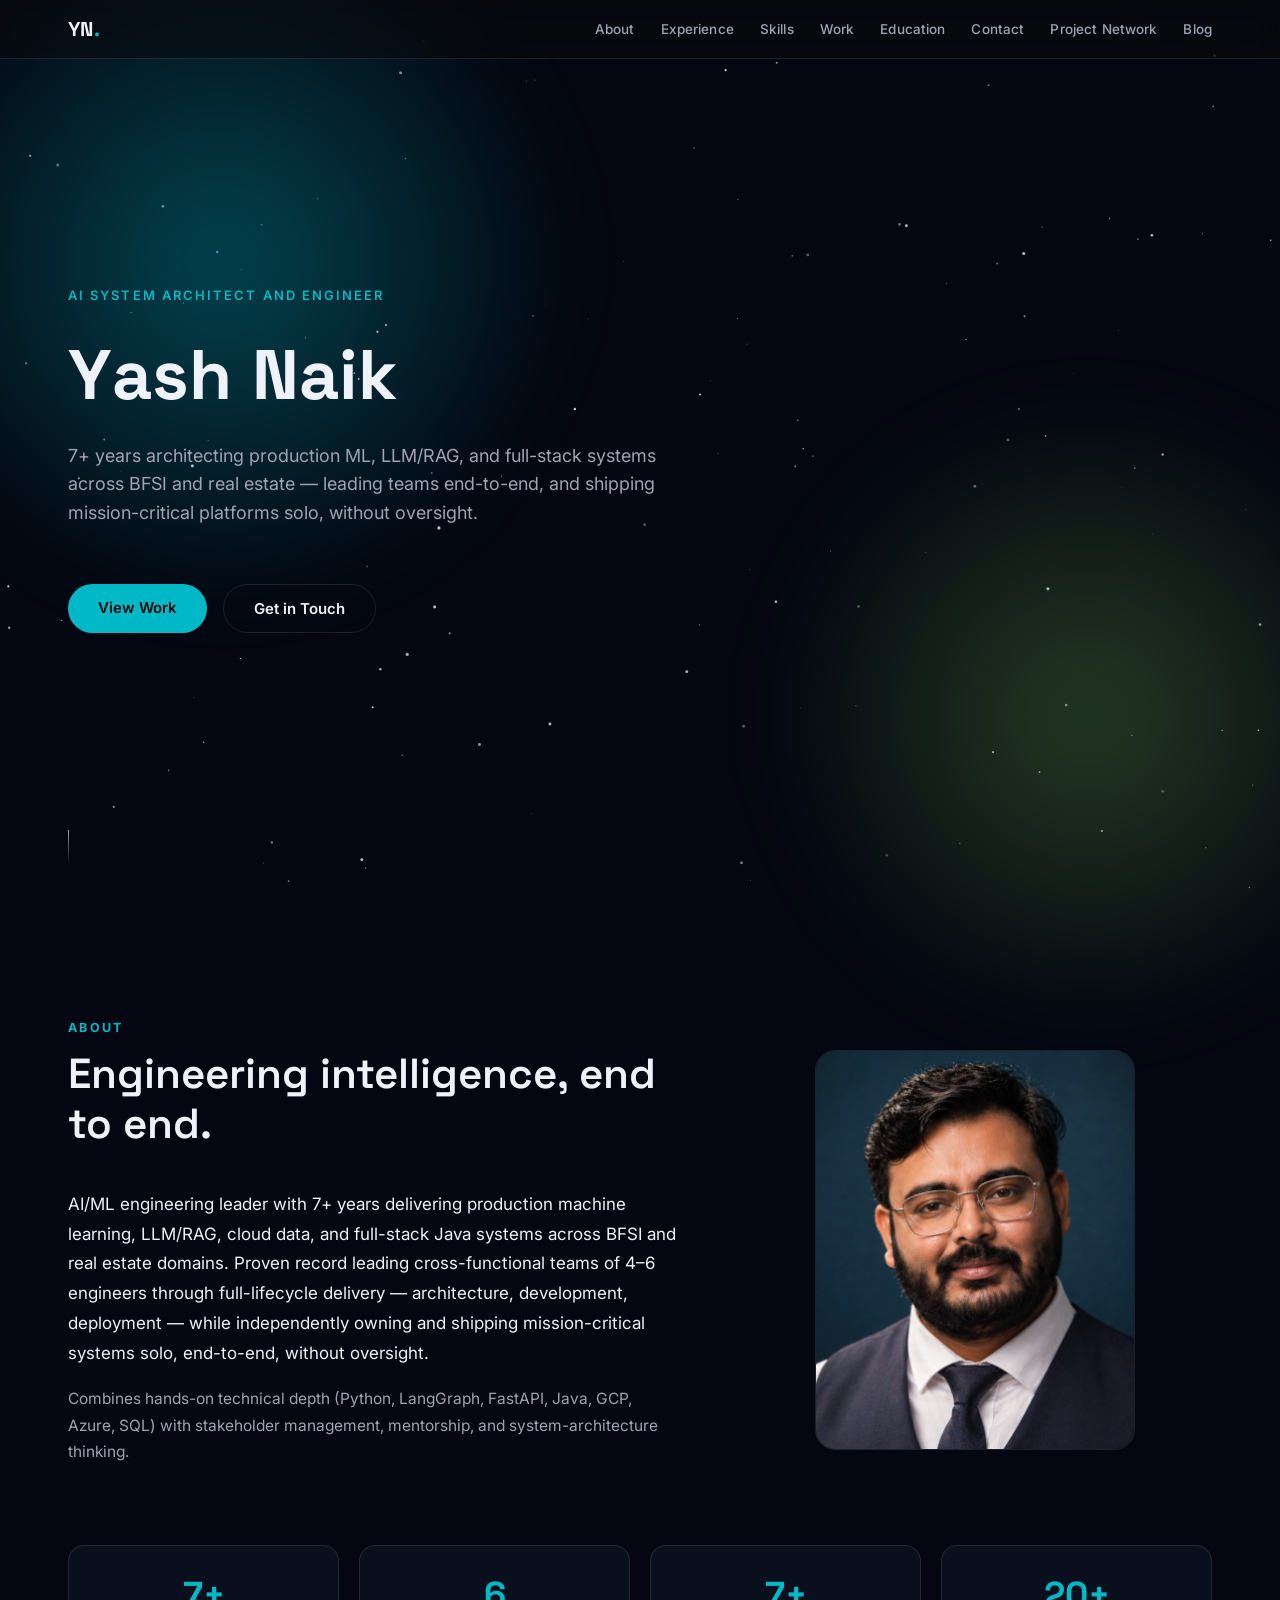
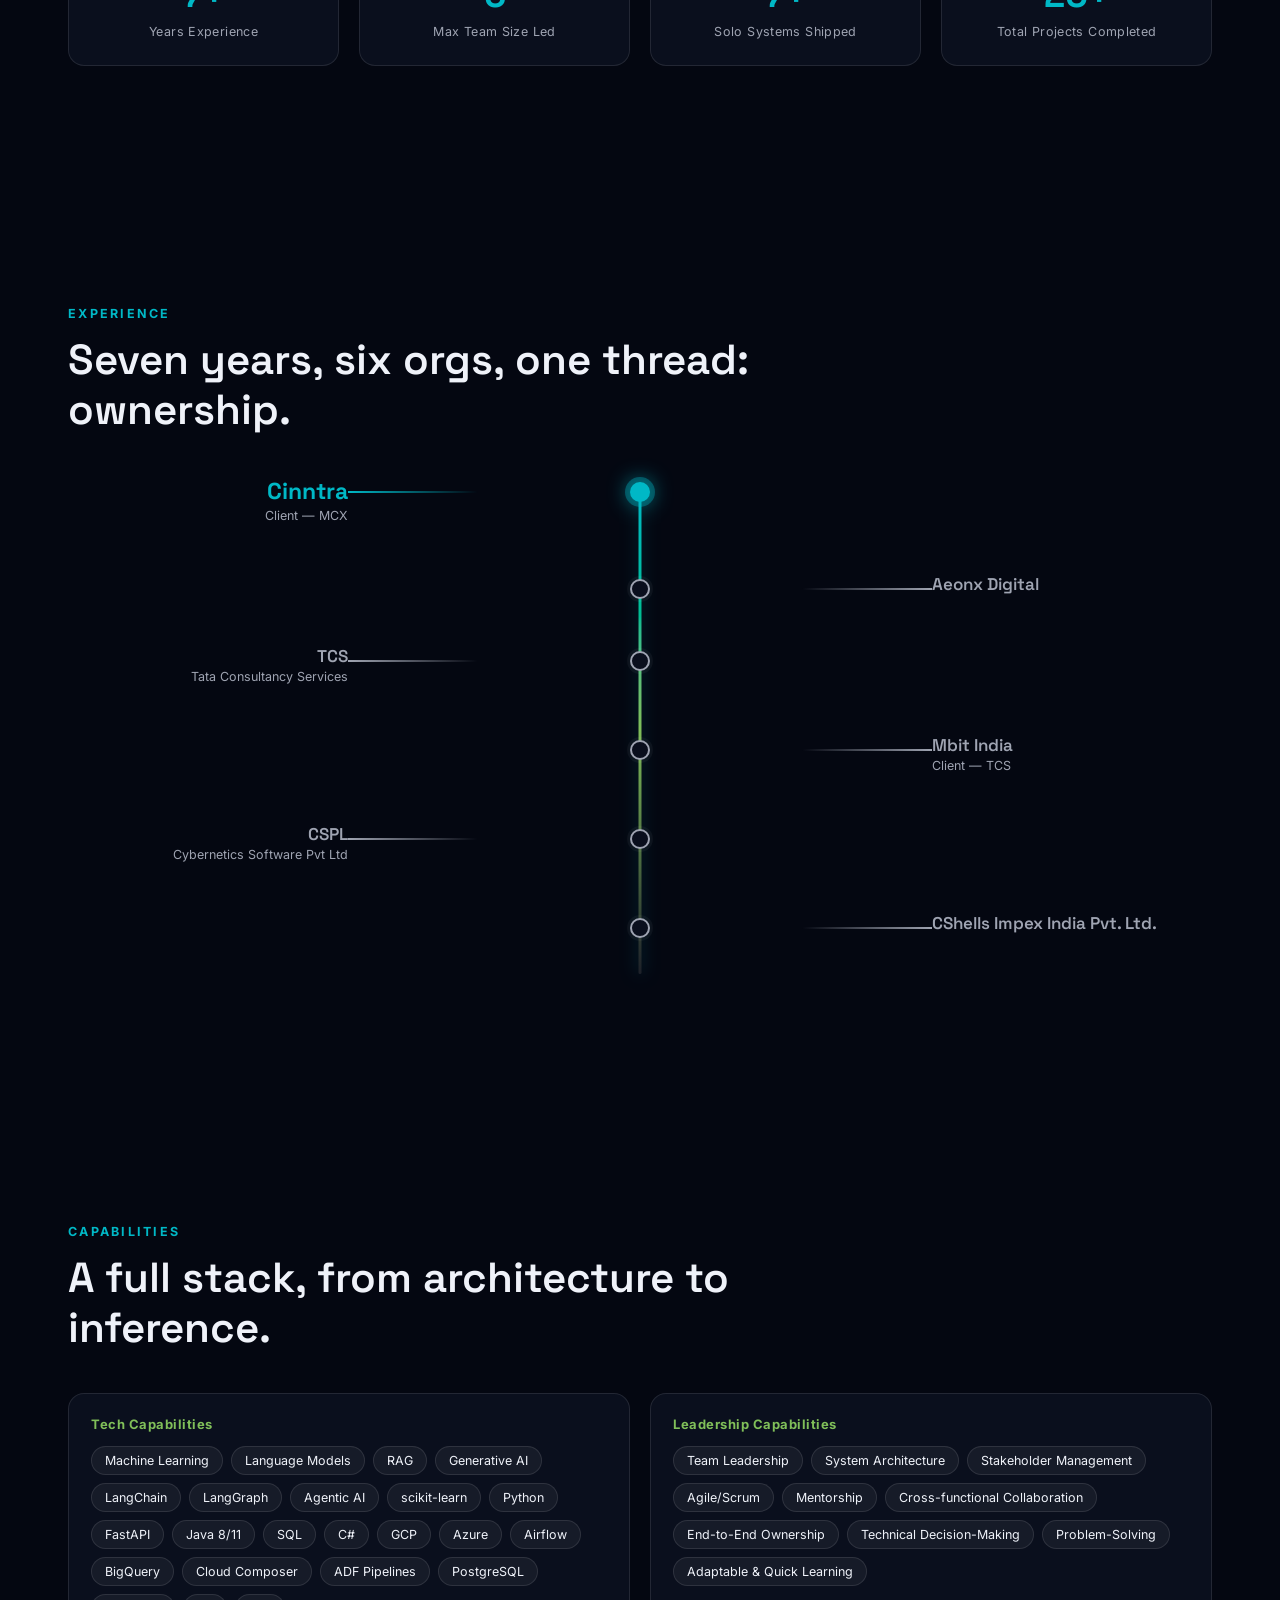
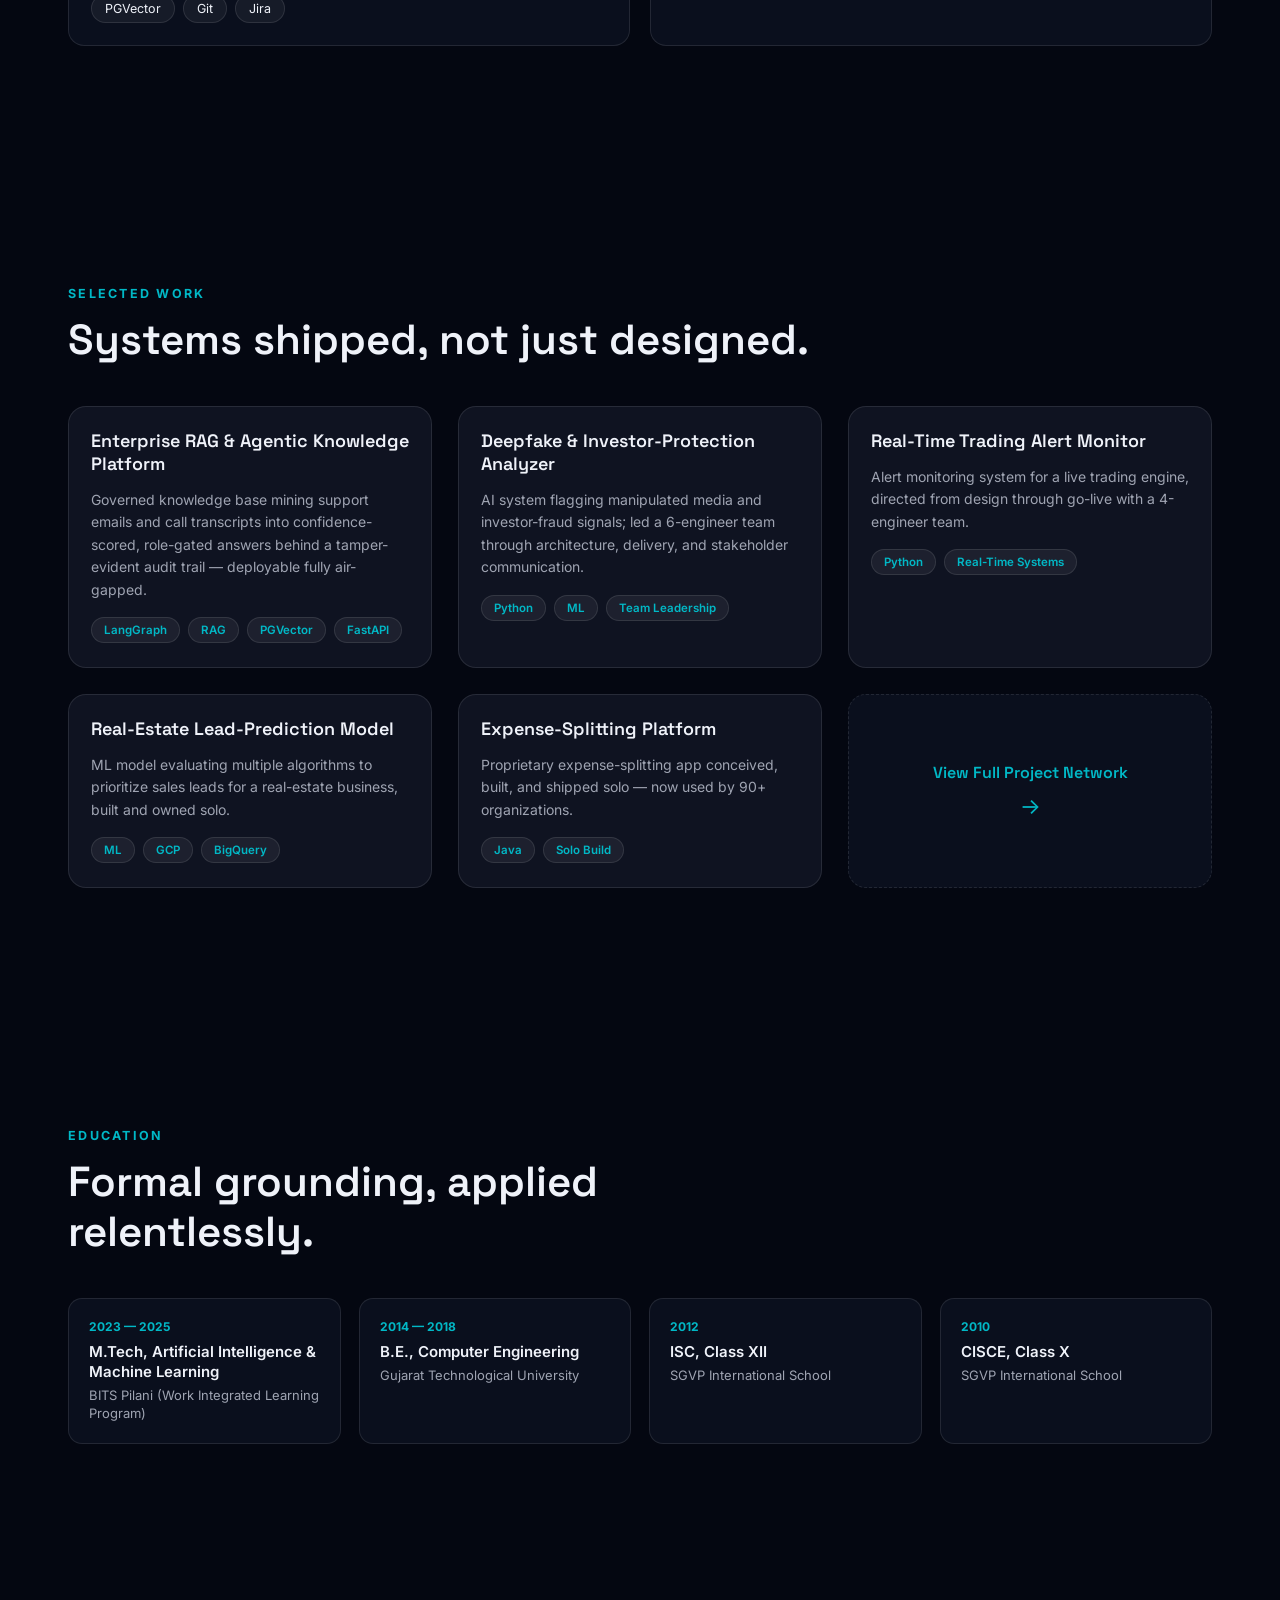
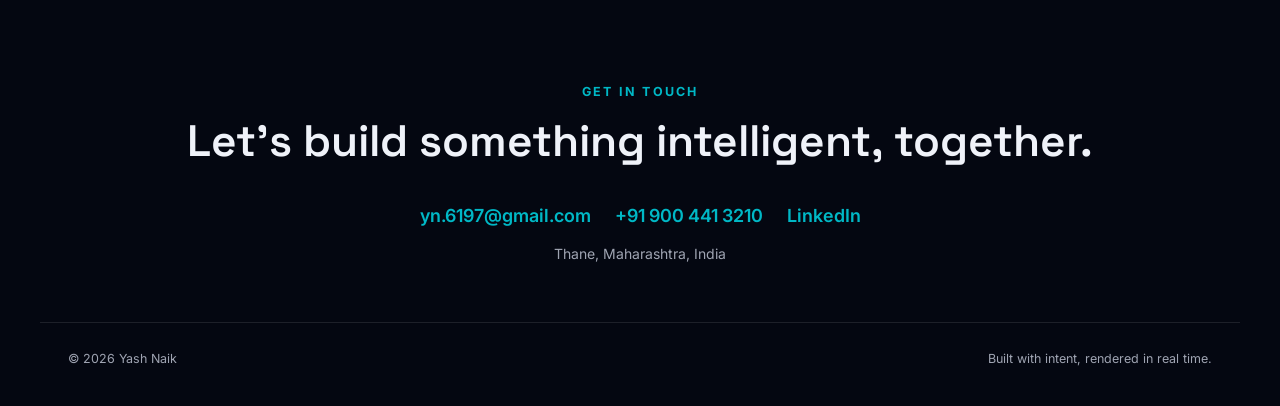
==== commit dc95cc17: "Add profile photo to About section Co-Authored-By: Claude Sonnet 5 <noreply@anthropic.com>" ====
--- a/index.html
+++ b/index.html
@@ -57,7 +57,7 @@
     </div>
     <div class="photo-col">
       <div class="photo-frame">
-        <div class="placeholder"><span>Profile Photo</span></div>
+        <img src="assets/img/profile.png" alt="Yash Naik">
       </div>
     </div>
   </div>
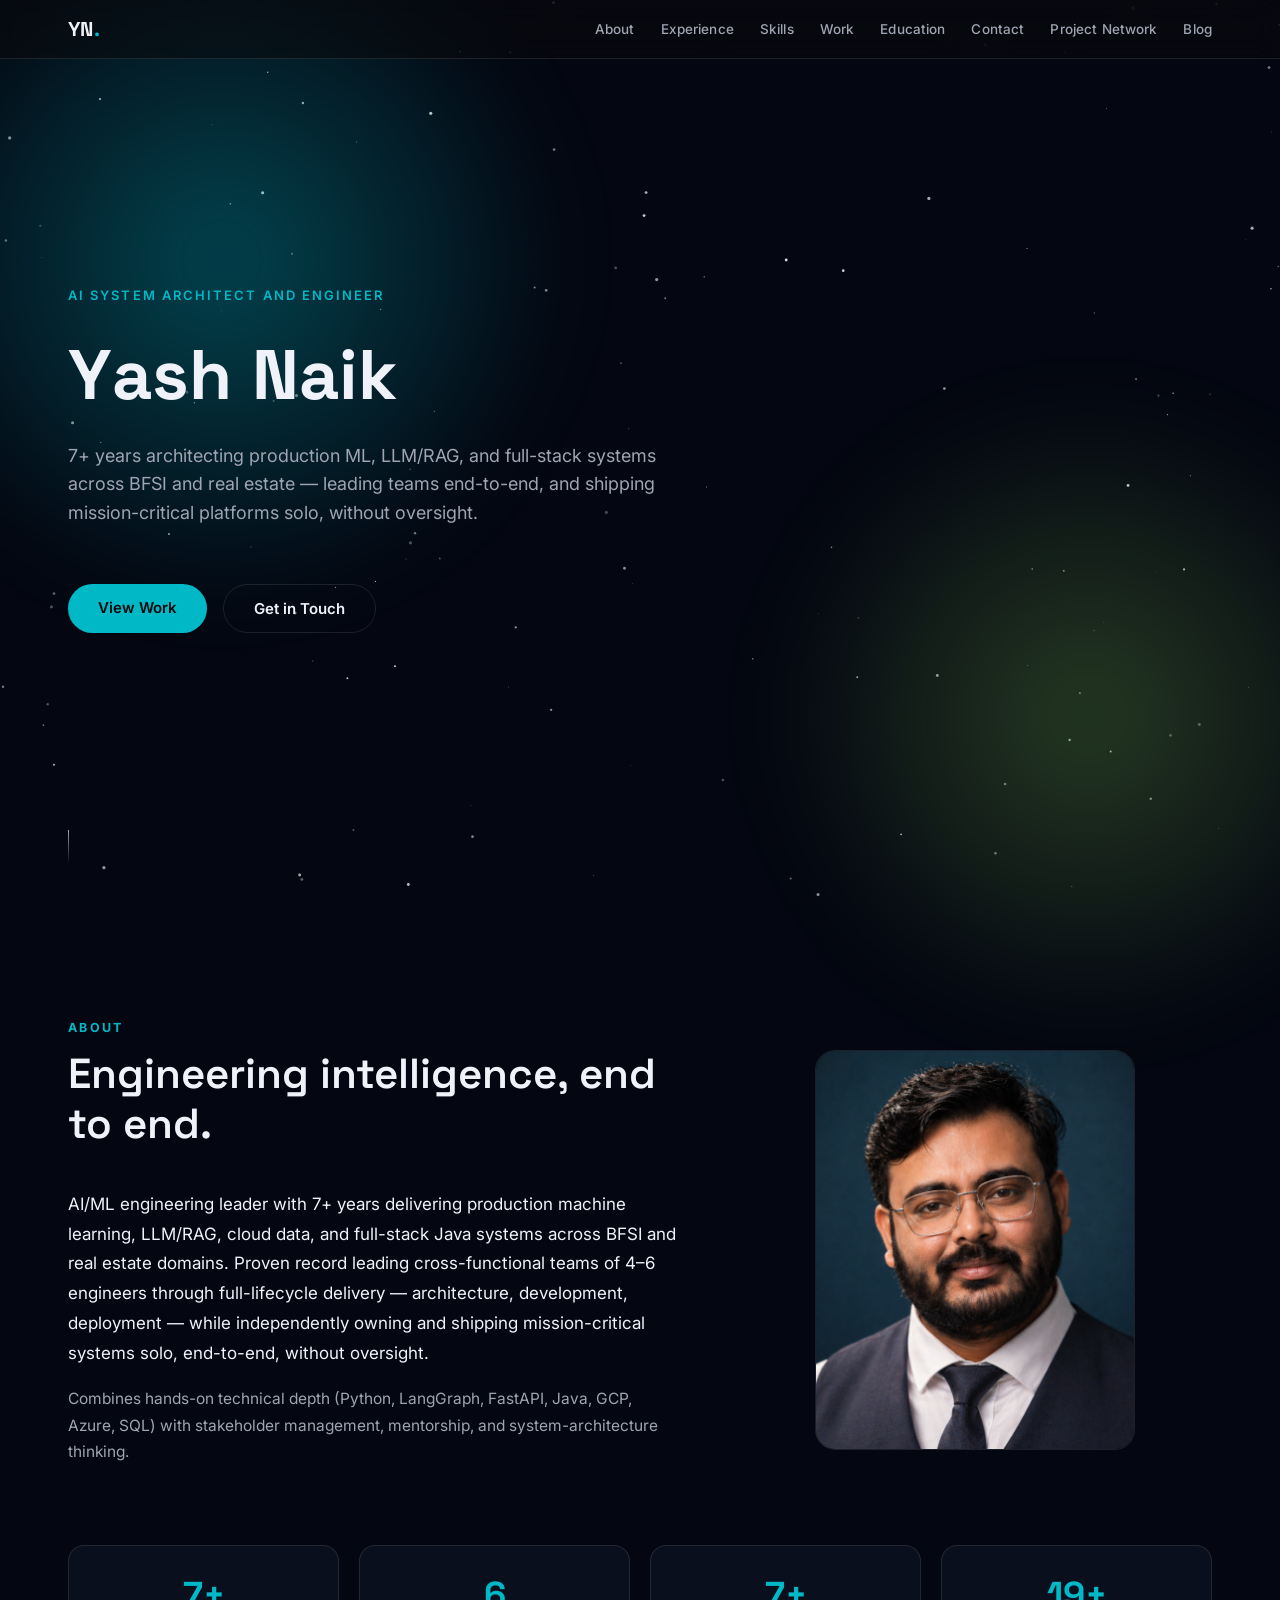
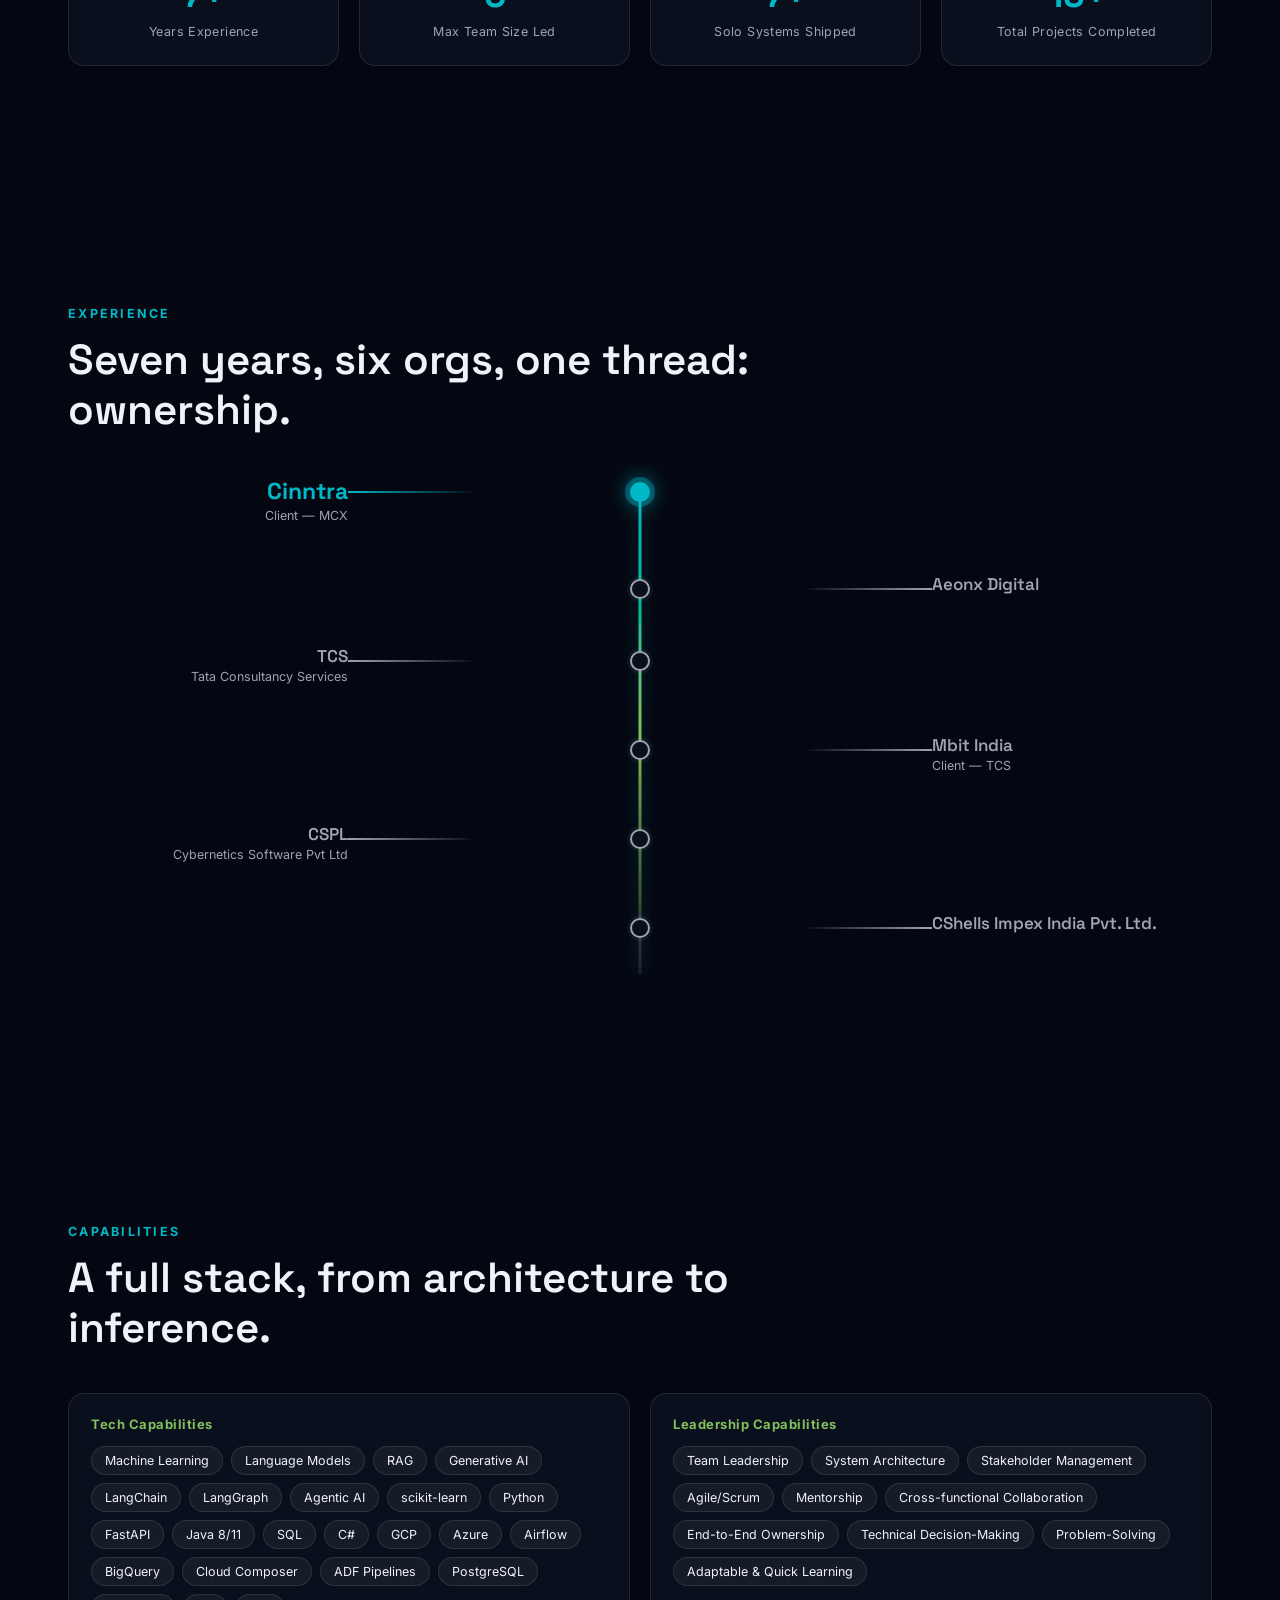
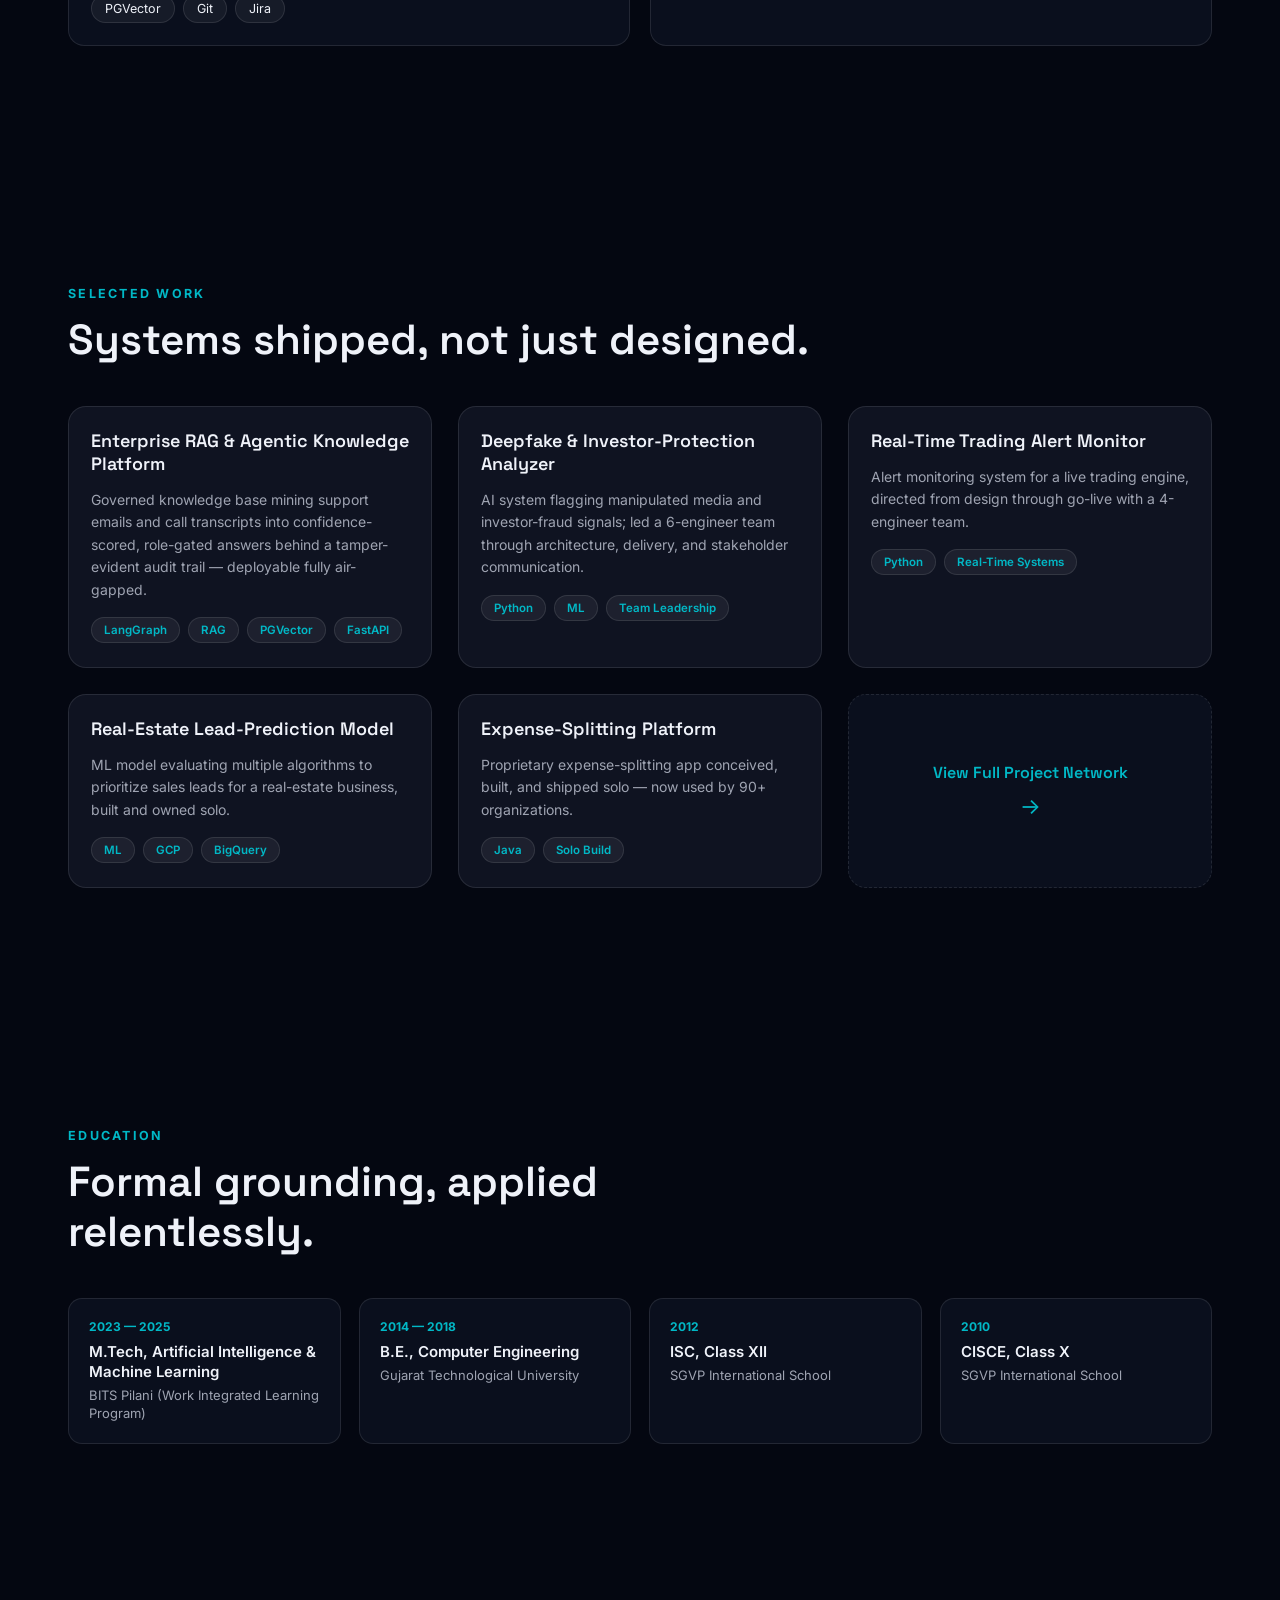
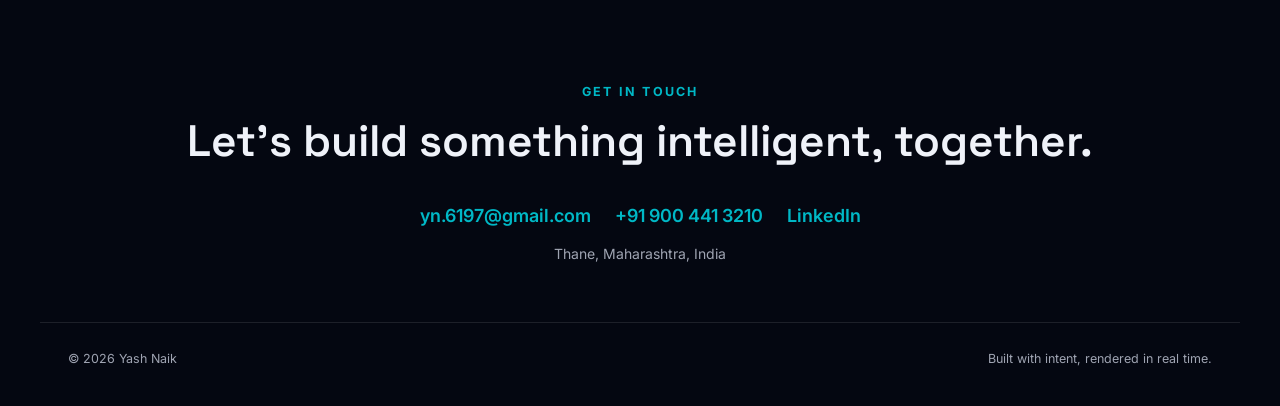
==== commit a805966e: "Add cache-busting version params to CSS/JS asset tags Prevents browsers from serving a stale cached " ====
--- a/index.html
+++ b/index.html
@@ -8,7 +8,7 @@
 <link rel="icon" href="data:,">
 <link rel="preconnect" href="https://fonts.googleapis.com">
 <link href="https://fonts.googleapis.com/css2?family=Space+Grotesk:wght@400;500;600;700&family=Inter:wght@400;500;600;700&display=swap" rel="stylesheet">
-<link rel="stylesheet" href="assets/css/style.css">
+<link rel="stylesheet" href="assets/css/style.css?v=2">
 </head>
 <body>
 
@@ -266,7 +266,7 @@
 
 </main>
 
-<script src="assets/js/common.js"></script>
-<script src="assets/js/home.js"></script>
+<script src="assets/js/common.js?v=2"></script>
+<script src="assets/js/home.js?v=2"></script>
 </body>
 </html>
--- a/assets/css/style.css
+++ b/assets/css/style.css
@@ -348,8 +348,15 @@
 .posts-grid { grid-template-columns: repeat(auto-fit, minmax(260px, 1fr)); padding-top: 10px; }
 .series-card, .post-card {
   background: var(--bg-alt); border: 1px solid var(--border); border-radius: 16px;
-  cursor: pointer; transition: transform .2s, border-color .2s;
-}
+  cursor: pointer; transition: transform .2s, border-color .2s; position: relative;
+}
+.card-delete {
+  position: absolute; top: 8px; right: 8px; width: 24px; height: 24px; border-radius: 50%;
+  background: rgba(0,0,0,0.45); border: 1px solid var(--border); color: var(--text-muted);
+  font-size: 15px; line-height: 1; cursor: pointer; display: flex; align-items: center; justify-content: center;
+  transition: background .2s, color .2s; z-index: 2;
+}
+.card-delete:hover { background: oklch(65% 0.2 25); color: #fff; border-color: oklch(65% 0.2 25); }
 .series-card { padding: 22px; }
 .series-card:hover, .post-card:hover { transform: translateY(-3px); border-color: var(--accent); }
 .series-count { font-size: 12px; color: var(--accent); font-weight: 700; margin-bottom: 8px; letter-spacing: .03em; }
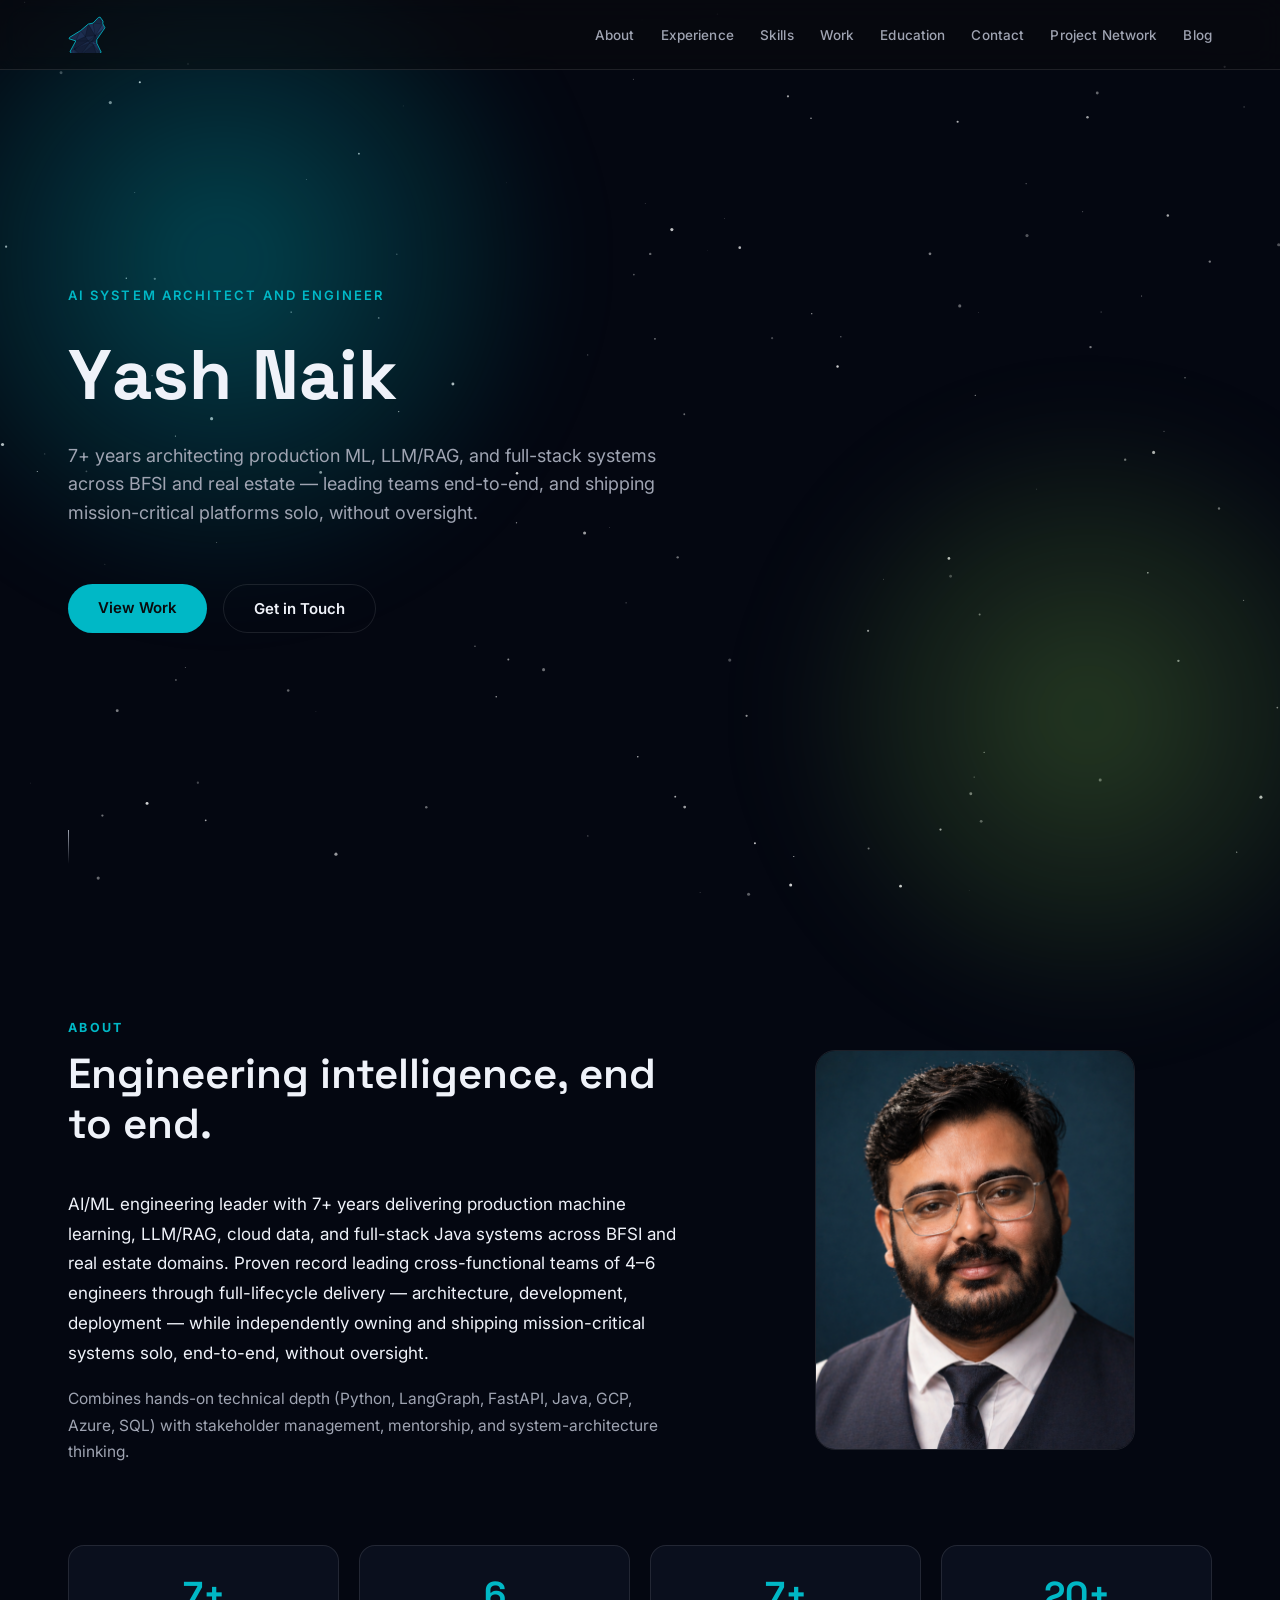
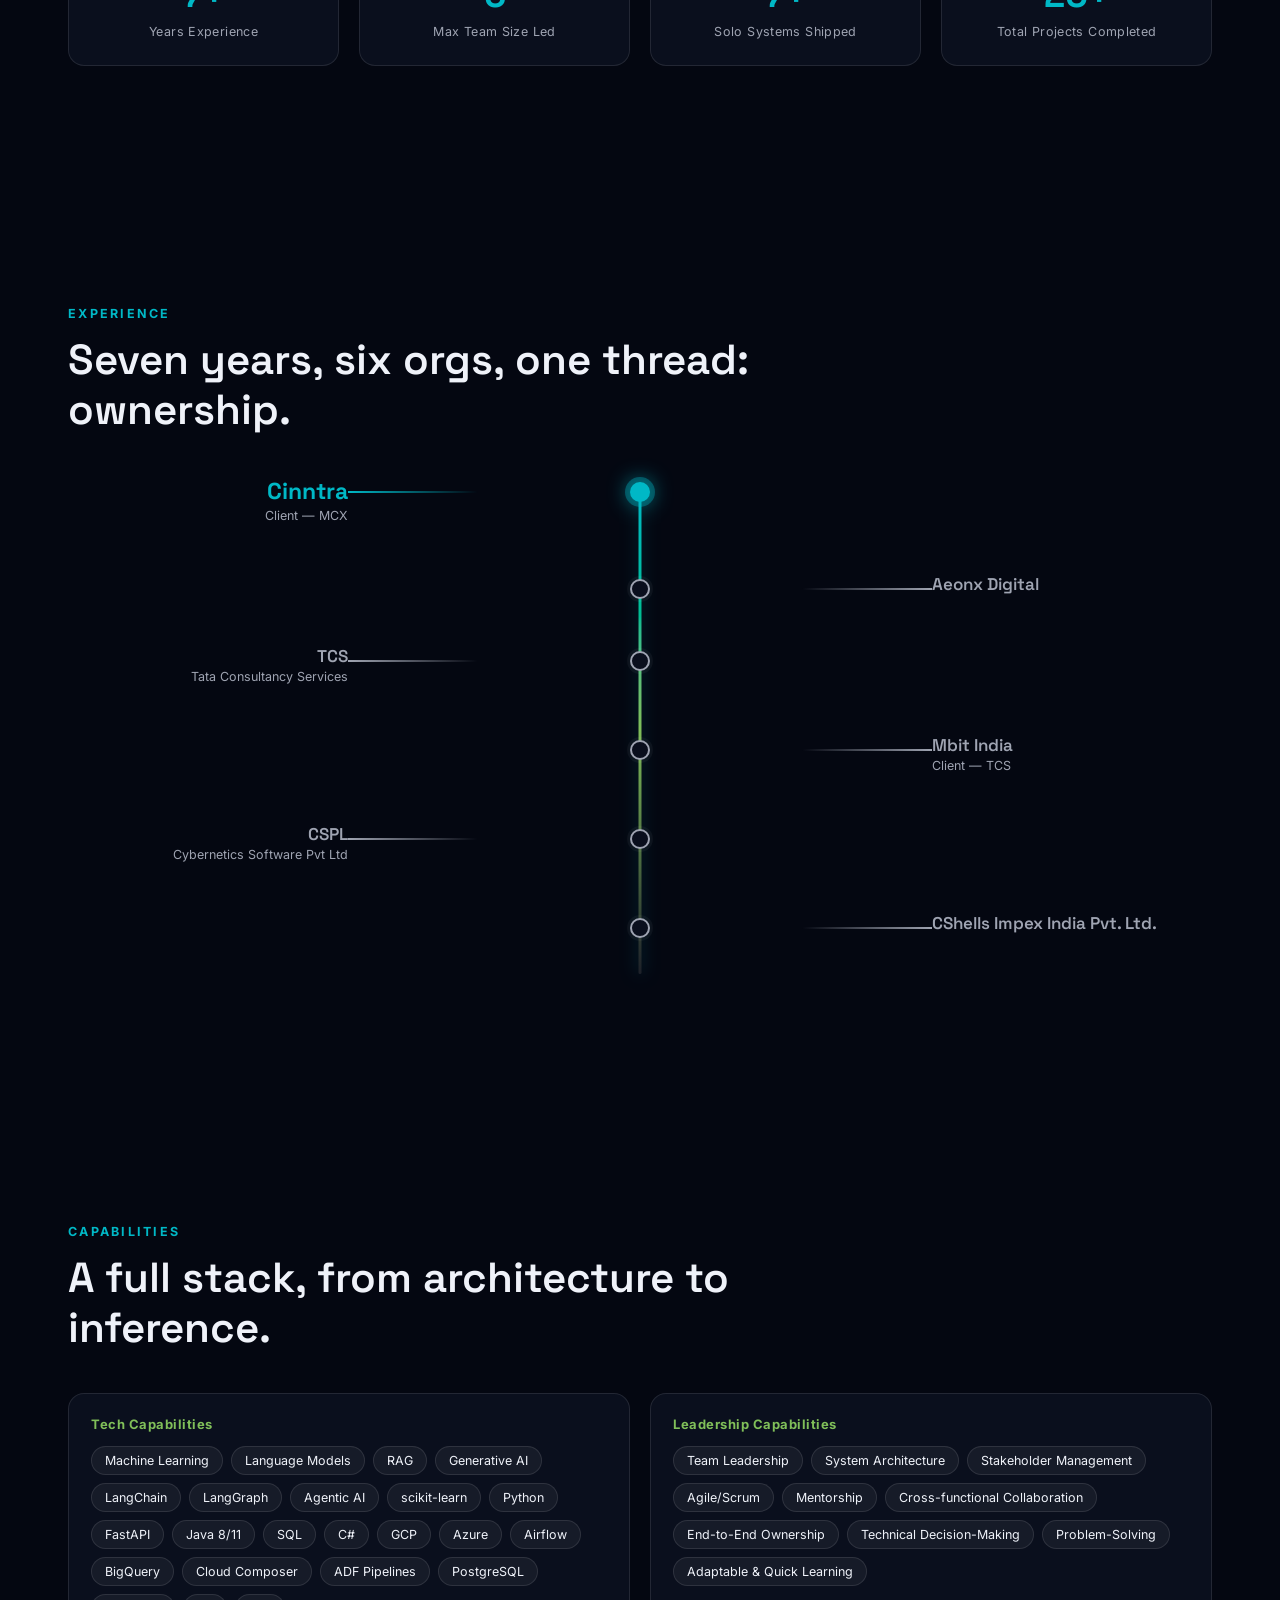
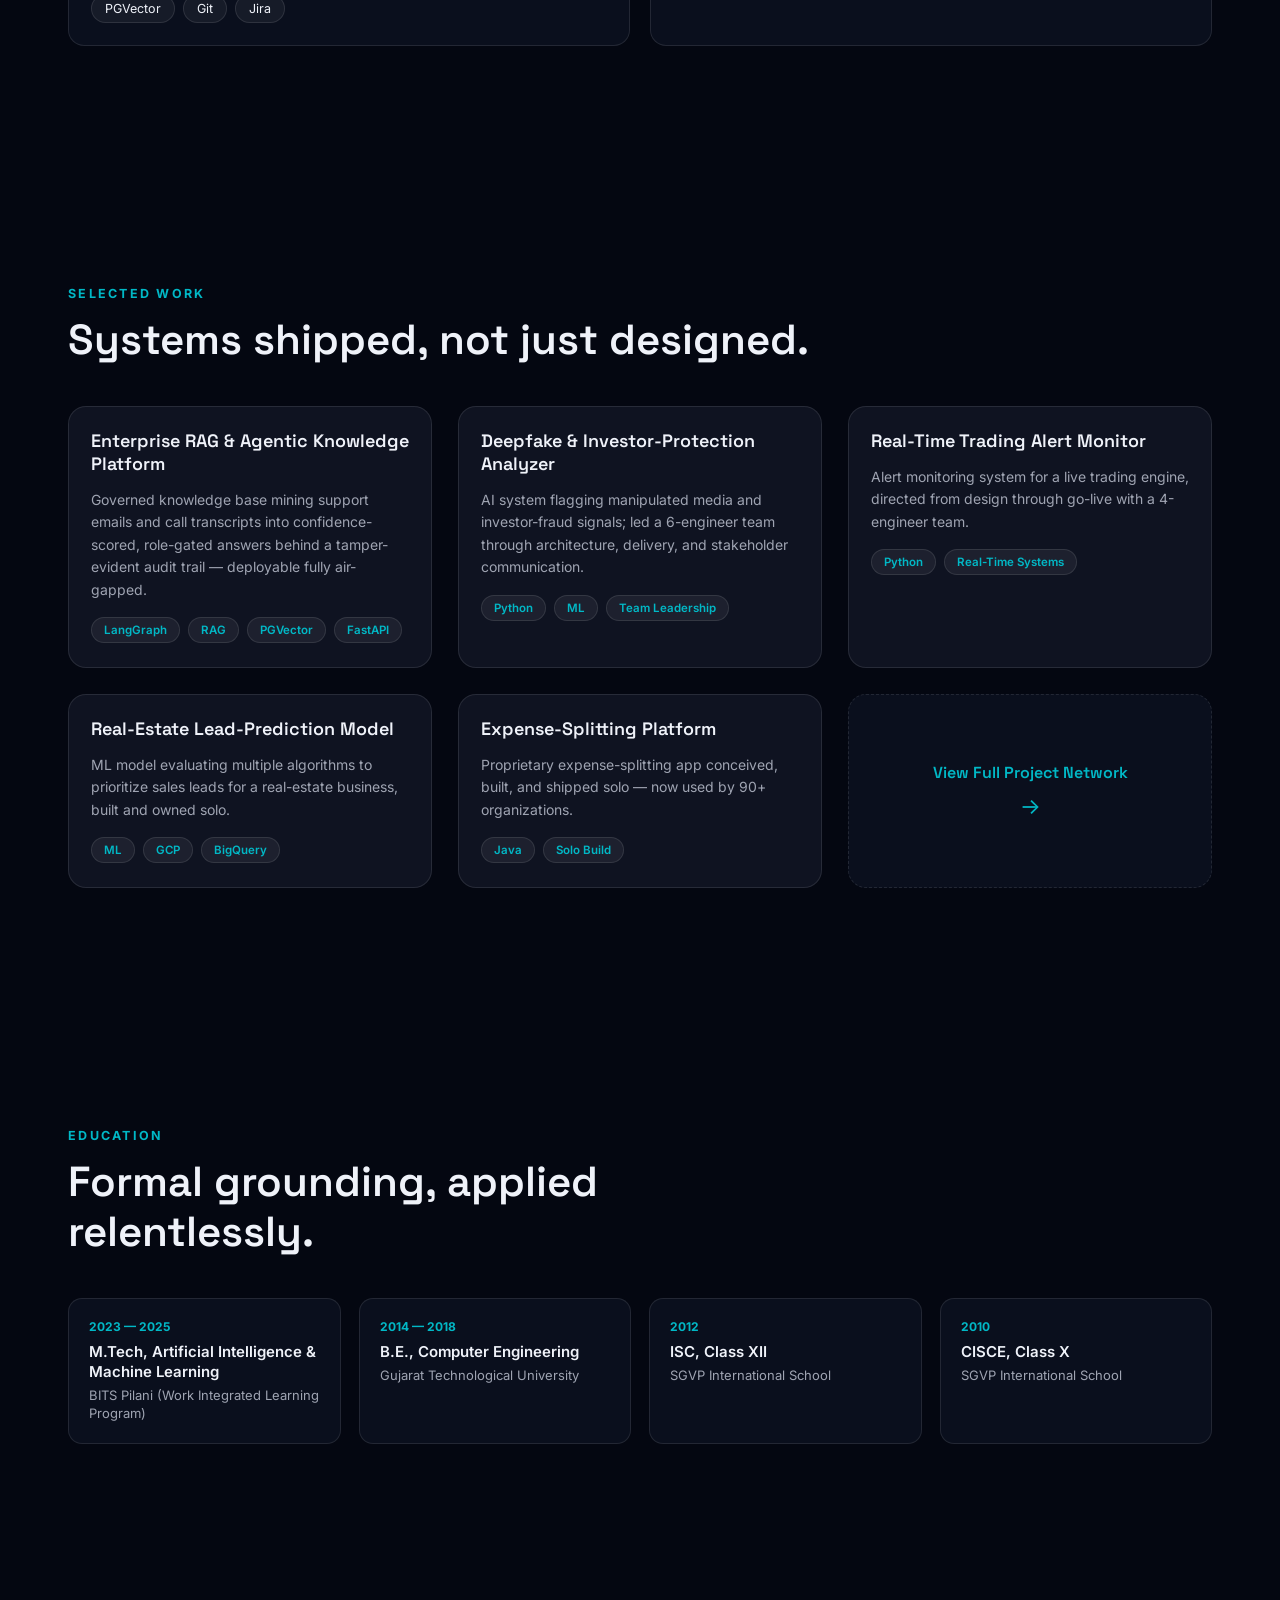
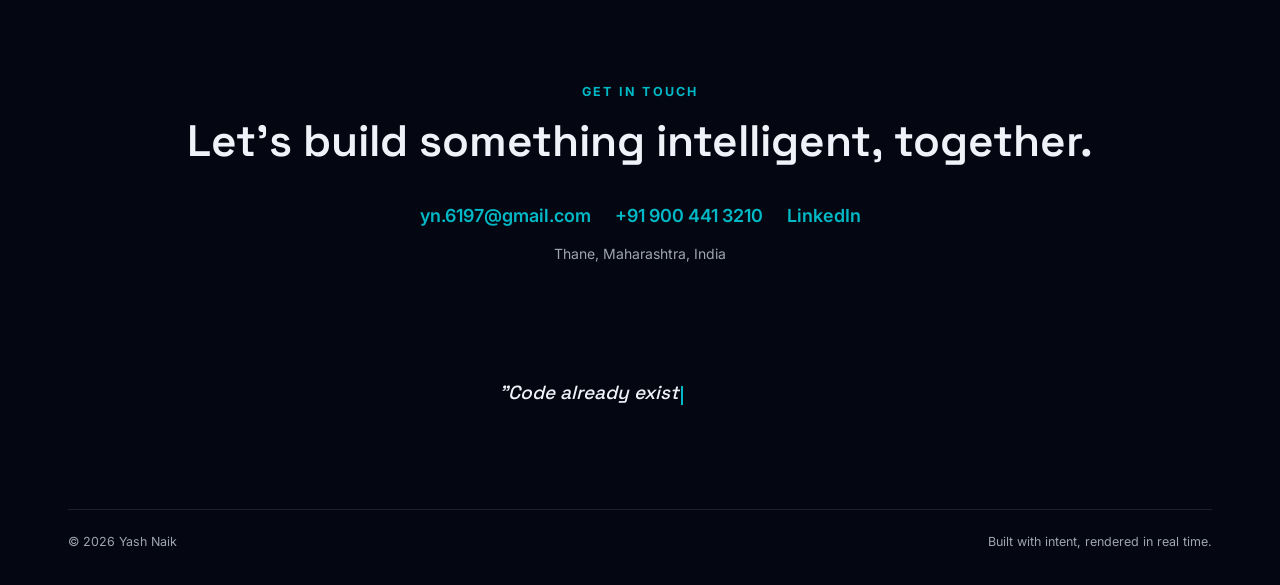
==== commit 63709830: "Replace header logo with low-poly wolf mark, add typewriter footer quote Traces the wolf silhouette " ====
--- a/index.html
+++ b/index.html
@@ -8,7 +8,7 @@
 <link rel="icon" href="data:,">
 <link rel="preconnect" href="https://fonts.googleapis.com">
 <link href="https://fonts.googleapis.com/css2?family=Space+Grotesk:wght@400;500;600;700&family=Inter:wght@400;500;600;700&display=swap" rel="stylesheet">
-<link rel="stylesheet" href="assets/css/style.css?v=2">
+<link rel="stylesheet" href="assets/css/style.css?v=9">
 </head>
 <body>
 
@@ -20,7 +20,21 @@
 
 <header class="site-header">
   <div class="nav-inner">
-    <a href="#home" class="logo" data-cursor="Home">YN<span>.</span></a>
+    <a href="#home" class="logo" data-cursor="Home" aria-label="Yash Naik — Home">
+      <svg class="logo-mark" viewBox="-3 -3 106 103" role="img" aria-hidden="true">
+        <defs>
+          <clipPath id="wolfClip">
+            <path d="M86.6,0.0 L81.7,1.0 L66.8,16.8 L53.5,19.3 L32.2,37.6 L1.5,56.4 L0.0,60.4 L18.8,66.3 L2.5,96.5 L5.4,98.5 L4.5,122.8 L14.9,120.3 L24.3,131.7 L30.7,131.2 L43.6,181.2 L61.4,154.0 L65.8,155.0 L74.3,143.1 L80.7,121.3 L85.1,123.3 L85.1,101.0 L89.6,98.0 L77.2,72.8 L77.2,62.9 L100.0,29.7 L94.1,18.8 L94.6,11.4 Z"/>
+          </clipPath>
+        </defs>
+        <path class="logo-mark-base" d="M86.6,0.0 L81.7,1.0 L66.8,16.8 L53.5,19.3 L32.2,37.6 L1.5,56.4 L0.0,60.4 L18.8,66.3 L2.5,96.5 L5.4,98.5 L4.5,122.8 L14.9,120.3 L24.3,131.7 L30.7,131.2 L43.6,181.2 L61.4,154.0 L65.8,155.0 L74.3,143.1 L80.7,121.3 L85.1,123.3 L85.1,101.0 L89.6,98.0 L77.2,72.8 L77.2,62.9 L100.0,29.7 L94.1,18.8 L94.6,11.4 Z"/>
+        <g clip-path="url(#wolfClip)">
+          <path class="logo-mark-f2" d="M1.5,56.4 L18.8,66.3 L0.0,60.4 Z"/><path class="logo-mark-f5" d="M94.6,11.4 L81.7,1.0 L86.6,0.0 Z"/><path class="logo-mark-f5" d="M94.1,18.8 L81.7,1.0 L94.6,11.4 Z"/><path class="logo-mark-f2" d="M81.7,1.0 L94.1,18.8 L66.8,16.8 Z"/><path class="logo-mark-f3" d="M80.7,121.3 L41.8,137.2 L76.5,103.8 Z"/><path class="logo-mark-f5" d="M85.1,101.0 L80.7,121.3 L76.5,103.8 Z"/><path class="logo-mark-f4" d="M80.7,121.3 L85.1,101.0 L85.1,123.3 Z"/><path class="logo-mark-f5" d="M1.5,56.4 L32.2,37.6 L18.8,66.3 Z"/><path class="logo-mark-f1" d="M32.2,37.6 L45.3,54.3 L18.8,66.3 Z"/><path class="logo-mark-f5" d="M45.3,54.3 L32.2,37.6 L53.5,19.3 Z"/><path class="logo-mark-f1" d="M66.8,16.8 L72.9,52.2 L53.5,19.3 Z"/><path class="logo-mark-f4" d="M72.9,52.2 L45.3,54.3 L53.5,19.3 Z"/><path class="logo-mark-f3" d="M72.9,52.2 L94.1,18.8 L100.0,29.7 Z"/><path class="logo-mark-f5" d="M94.1,18.8 L72.9,52.2 L66.8,16.8 Z"/><path class="logo-mark-f2" d="M68.0,77.5 L85.1,101.0 L76.5,103.8 Z"/><path class="logo-mark-f2" d="M68.0,77.5 L57.7,71.9 L63.9,67.5 Z"/><path class="logo-mark-f4" d="M52.5,158.6 L65.8,155.0 L43.6,181.2 Z"/><path class="logo-mark-f5" d="M80.7,121.3 L74.3,143.1 L41.8,137.2 Z"/><path class="logo-mark-f5" d="M41.8,137.2 L31.4,106.1 L76.5,103.8 Z"/><path class="logo-mark-f4" d="M24.4,104.1 L31.4,106.1 L14.9,120.3 Z"/><path class="logo-mark-f4" d="M31.4,106.1 L68.0,77.5 L76.5,103.8 Z"/><path class="logo-mark-f2" d="M68.0,77.5 L31.4,106.1 L57.7,71.9 Z"/><path class="logo-mark-f2" d="M57.7,71.9 L53.6,66.3 L63.9,67.5 Z"/><path class="logo-mark-f2" d="M53.6,66.3 L72.9,52.2 L63.9,67.5 Z"/><path class="logo-mark-f5" d="M72.9,52.2 L53.6,66.3 L45.3,54.3 Z"/><path class="logo-mark-f4" d="M45.3,54.3 L53.6,66.3 L18.8,66.3 Z"/><path class="logo-mark-f1" d="M18.1,105.4 L24.4,104.1 L14.9,120.3 Z"/><path class="logo-mark-f1" d="M4.5,122.8 L18.1,105.4 L14.9,120.3 Z"/><path class="logo-mark-f2" d="M5.4,98.5 L18.1,105.4 L4.5,122.8 Z"/><path class="logo-mark-f5" d="M85.1,101.0 L77.2,72.8 L89.6,98.0 Z"/><path class="logo-mark-f1" d="M68.0,77.5 L77.2,72.8 L85.1,101.0 Z"/><path class="logo-mark-f3" d="M77.2,72.8 L68.0,77.5 L63.9,67.5 Z"/><path class="logo-mark-f1" d="M52.5,158.6 L61.4,154.0 L65.8,155.0 Z"/><path class="logo-mark-f3" d="M74.3,143.1 L61.4,154.0 L41.8,137.2 Z"/><path class="logo-mark-f4" d="M61.4,154.0 L74.3,143.1 L65.8,155.0 Z"/><path class="logo-mark-f5" d="M30.7,131.2 L31.4,106.1 L41.8,137.2 Z"/><path class="logo-mark-f4" d="M30.7,131.2 L24.3,131.7 L14.9,120.3 Z"/><path class="logo-mark-f4" d="M31.4,106.1 L30.7,131.2 L14.9,120.3 Z"/><path class="logo-mark-f4" d="M31.4,106.1 L15.2,88.6 L57.7,71.9 Z"/><path class="logo-mark-f5" d="M15.2,88.6 L53.6,66.3 L57.7,71.9 Z"/><path class="logo-mark-f4" d="M53.6,66.3 L15.2,88.6 L18.8,66.3 Z"/><path class="logo-mark-f2" d="M15.2,88.6 L31.4,106.1 L24.4,104.1 Z"/><path class="logo-mark-f3" d="M2.5,96.5 L15.2,88.6 L5.4,98.5 Z"/><path class="logo-mark-f1" d="M18.1,105.4 L15.2,88.6 L24.4,104.1 Z"/><path class="logo-mark-f1" d="M15.2,88.6 L18.1,105.4 L5.4,98.5 Z"/><path class="logo-mark-f2" d="M77.2,62.9 L72.9,52.2 L100.0,29.7 Z"/><path class="logo-mark-f4" d="M72.9,52.2 L77.2,62.9 L63.9,67.5 Z"/><path class="logo-mark-f2" d="M77.2,62.9 L77.2,72.8 L63.9,67.5 Z"/><path class="logo-mark-f3" d="M61.4,154.0 L42.5,149.8 L41.8,137.2 Z"/><path class="logo-mark-f4" d="M42.5,149.8 L61.4,154.0 L52.5,158.6 Z"/><path class="logo-mark-f3" d="M42.5,149.8 L30.7,131.2 L41.8,137.2 Z"/><path class="logo-mark-f4" d="M30.7,131.2 L42.5,149.8 L24.3,131.7 Z"/><path class="logo-mark-f5" d="M24.3,131.7 L42.5,149.8 L43.6,181.2 Z"/><path class="logo-mark-f4" d="M42.5,149.8 L52.5,158.6 L43.6,181.2 Z"/>
+          <g class="logo-mark-edges"><line x1="14.9" y1="120.3" x2="18.1" y2="105.4"/><line x1="66.8" y1="16.8" x2="81.7" y2="1.0"/><line x1="94.1" y1="18.8" x2="100.0" y2="29.7"/><line x1="43.6" y1="181.2" x2="52.5" y2="158.6"/><line x1="24.3" y1="131.7" x2="42.5" y2="149.8"/><line x1="24.3" y1="131.7" x2="43.6" y2="181.2"/><line x1="68.0" y1="77.5" x2="77.2" y2="72.8"/><line x1="72.9" y1="52.2" x2="100.0" y2="29.7"/><line x1="14.9" y1="120.3" x2="24.4" y2="104.1"/><line x1="77.2" y1="62.9" x2="100.0" y2="29.7"/><line x1="57.7" y1="71.9" x2="63.9" y2="67.5"/><line x1="15.2" y1="88.6" x2="31.4" y2="106.1"/><line x1="1.5" y1="56.4" x2="18.8" y2="66.3"/><line x1="77.2" y1="62.9" x2="77.2" y2="72.8"/><line x1="66.8" y1="16.8" x2="72.9" y2="52.2"/><line x1="85.1" y1="101.0" x2="89.6" y2="98.0"/><line x1="14.9" y1="120.3" x2="30.7" y2="131.2"/><line x1="15.2" y1="88.6" x2="18.8" y2="66.3"/><line x1="41.8" y1="137.2" x2="80.7" y2="121.3"/><line x1="76.5" y1="103.8" x2="80.7" y2="121.3"/><line x1="85.1" y1="101.0" x2="85.1" y2="123.3"/><line x1="86.6" y1="0.0" x2="94.6" y2="11.4"/><line x1="42.5" y1="149.8" x2="52.5" y2="158.6"/><line x1="4.5" y1="122.8" x2="5.4" y2="98.5"/><line x1="15.2" y1="88.6" x2="18.1" y2="105.4"/><line x1="31.4" y1="106.1" x2="68.0" y2="77.5"/><line x1="18.1" y1="105.4" x2="24.4" y2="104.1"/><line x1="5.4" y1="98.5" x2="18.1" y2="105.4"/><line x1="74.3" y1="143.1" x2="80.7" y2="121.3"/><line x1="76.5" y1="103.8" x2="85.1" y2="101.0"/><line x1="57.7" y1="71.9" x2="68.0" y2="77.5"/><line x1="15.2" y1="88.6" x2="24.4" y2="104.1"/><line x1="94.1" y1="18.8" x2="94.6" y2="11.4"/><line x1="1.5" y1="56.4" x2="32.2" y2="37.6"/><line x1="2.5" y1="96.5" x2="15.2" y2="88.6"/><line x1="18.8" y1="66.3" x2="32.2" y2="37.6"/><line x1="77.2" y1="72.8" x2="89.6" y2="98.0"/><line x1="52.5" y1="158.6" x2="61.4" y2="154.0"/><line x1="80.7" y1="121.3" x2="85.1" y2="123.3"/><line x1="41.8" y1="137.2" x2="76.5" y2="103.8"/><line x1="63.9" y1="67.5" x2="77.2" y2="62.9"/><line x1="31.4" y1="106.1" x2="57.7" y2="71.9"/><line x1="81.7" y1="1.0" x2="94.6" y2="11.4"/><line x1="52.5" y1="158.6" x2="65.8" y2="155.0"/><line x1="53.6" y1="66.3" x2="72.9" y2="52.2"/><line x1="68.0" y1="77.5" x2="85.1" y2="101.0"/><line x1="53.5" y1="19.3" x2="66.8" y2="16.8"/><line x1="41.8" y1="137.2" x2="74.3" y2="143.1"/><line x1="32.2" y1="37.6" x2="53.5" y2="19.3"/><line x1="66.8" y1="16.8" x2="94.1" y2="18.8"/><line x1="2.5" y1="96.5" x2="5.4" y2="98.5"/><line x1="4.5" y1="122.8" x2="14.9" y2="120.3"/><line x1="53.6" y1="66.3" x2="57.7" y2="71.9"/><line x1="45.3" y1="54.3" x2="53.5" y2="19.3"/><line x1="0.0" y1="60.4" x2="1.5" y2="56.4"/><line x1="41.8" y1="137.2" x2="61.4" y2="154.0"/><line x1="41.8" y1="137.2" x2="42.5" y2="149.8"/><line x1="63.9" y1="67.5" x2="77.2" y2="72.8"/><line x1="14.9" y1="120.3" x2="24.3" y2="131.7"/><line x1="53.5" y1="19.3" x2="72.9" y2="52.2"/><line x1="30.7" y1="131.2" x2="41.8" y2="137.2"/><line x1="72.9" y1="52.2" x2="94.1" y2="18.8"/><line x1="61.4" y1="154.0" x2="74.3" y2="143.1"/><line x1="63.9" y1="67.5" x2="68.0" y2="77.5"/><line x1="81.7" y1="1.0" x2="94.1" y2="18.8"/><line x1="5.4" y1="98.5" x2="15.2" y2="88.6"/><line x1="24.4" y1="104.1" x2="31.4" y2="106.1"/><line x1="31.4" y1="106.1" x2="41.8" y2="137.2"/><line x1="31.4" y1="106.1" x2="76.5" y2="103.8"/><line x1="63.9" y1="67.5" x2="72.9" y2="52.2"/><line x1="4.5" y1="122.8" x2="18.1" y2="105.4"/><line x1="45.3" y1="54.3" x2="72.9" y2="52.2"/><line x1="43.6" y1="181.2" x2="65.8" y2="155.0"/><line x1="30.7" y1="131.2" x2="31.4" y2="106.1"/><line x1="18.8" y1="66.3" x2="53.6" y2="66.3"/><line x1="65.8" y1="155.0" x2="74.3" y2="143.1"/><line x1="14.9" y1="120.3" x2="31.4" y2="106.1"/><line x1="45.3" y1="54.3" x2="53.6" y2="66.3"/><line x1="72.9" y1="52.2" x2="77.2" y2="62.9"/><line x1="80.7" y1="121.3" x2="85.1" y2="101.0"/><line x1="15.2" y1="88.6" x2="53.6" y2="66.3"/><line x1="61.4" y1="154.0" x2="65.8" y2="155.0"/><line x1="32.2" y1="37.6" x2="45.3" y2="54.3"/><line x1="68.0" y1="77.5" x2="76.5" y2="103.8"/><line x1="18.8" y1="66.3" x2="45.3" y2="54.3"/><line x1="77.2" y1="72.8" x2="85.1" y2="101.0"/><line x1="24.3" y1="131.7" x2="30.7" y2="131.2"/><line x1="15.2" y1="88.6" x2="57.7" y2="71.9"/><line x1="42.5" y1="149.8" x2="61.4" y2="154.0"/><line x1="81.7" y1="1.0" x2="86.6" y2="0.0"/><line x1="42.5" y1="149.8" x2="43.6" y2="181.2"/><line x1="0.0" y1="60.4" x2="18.8" y2="66.3"/><line x1="53.6" y1="66.3" x2="63.9" y2="67.5"/><line x1="30.7" y1="131.2" x2="42.5" y2="149.8"/></g>
+        </g>
+        <path class="logo-mark-outline" d="M86.6,0.0 L81.7,1.0 L66.8,16.8 L53.5,19.3 L32.2,37.6 L1.5,56.4 L0.0,60.4 L18.8,66.3 L2.5,96.5 L5.4,98.5 L4.5,122.8 L14.9,120.3 L24.3,131.7 L30.7,131.2 L43.6,181.2 L61.4,154.0 L65.8,155.0 L74.3,143.1 L80.7,121.3 L85.1,123.3 L85.1,101.0 L89.6,98.0 L77.2,72.8 L77.2,62.9 L100.0,29.7 L94.1,18.8 L94.6,11.4 Z"/>
+      </svg>
+    </a>
     <nav class="nav-links" id="nav-links">
       <a href="#about" data-cursor="About">About</a>
       <a href="#experience" data-cursor="Experience">Experience</a>
@@ -260,13 +274,19 @@
 </section>
 
 <footer class="site-footer">
-  <span>© 2026 Yash Naik</span>
-  <span>Built with intent, rendered in real time.</span>
+  <blockquote class="footer-quote" id="footer-quote" data-text="&quot;Code already exists. Great engineering isn't about building everything from scratch—it's about knowing what to use, where to apply it, and how to turn it into something meaningful.&quot;">
+    <span class="footer-quote-text"></span><span class="footer-quote-cursor"></span>
+    <cite class="footer-quote-attr">— Yash Naik</cite>
+  </blockquote>
+  <div class="footer-bottom">
+    <span>© 2026 Yash Naik</span>
+    <span>Built with intent, rendered in real time.</span>
+  </div>
 </footer>
 
 </main>
 
 <script src="assets/js/common.js?v=2"></script>
-<script src="assets/js/home.js?v=2"></script>
+<script src="assets/js/home.js?v=3"></script>
 </body>
 </html>
--- a/assets/css/style.css
+++ b/assets/css/style.css
@@ -111,8 +111,17 @@
   max-width: 1200px; margin: 0 auto; padding: 16px 28px;
   display: flex; align-items: center; justify-content: space-between; gap: 20px;
 }
-.logo { font-family: var(--font-display); font-weight: 700; font-size: 20px; letter-spacing: .02em; }
-.logo span { color: var(--accent); }
+.logo { display: flex; align-items: center; }
+.logo-mark { width: 38px; height: 37px; display: block; }
+.logo-mark-base { fill: #182540; }
+.logo-mark-f1 { fill: #1e2f52; }
+.logo-mark-f2 { fill: #192843; }
+.logo-mark-f3 { fill: #243a63; }
+.logo-mark-f4 { fill: #141f38; }
+.logo-mark-f5 { fill: #1b2a49; }
+.logo-mark-edges line { stroke: #0a0f1c; stroke-width: 1; opacity: .6; }
+.logo-mark-outline { fill: none; stroke: var(--accent); stroke-width: 2.4; stroke-linejoin: round; transition: stroke .25s; }
+.logo:hover .logo-mark-outline { stroke: var(--accent2); }
 .nav-links { display: flex; gap: 26px; flex-wrap: wrap; align-items: center; }
 .nav-links a {
   font-size: 13.5px; font-weight: 500; color: var(--text-muted);
@@ -295,9 +304,29 @@
 .location { font-size: 14px; color: var(--text-muted); }
 
 .site-footer {
-  position: relative; z-index: 1; max-width: 1200px; margin: 0 auto; padding: 28px 28px 40px;
+  position: relative; z-index: 1; max-width: 1200px; margin: 0 auto; padding: 56px 28px 36px;
+  font-size: 12.5px; color: var(--text-muted);
+}
+.footer-quote {
+  margin: 0 auto 44px; max-width: 620px; min-height: 4.6em; font-family: var(--font-display);
+  font-size: 19px; line-height: 1.6; font-weight: 500; color: var(--text);
+  font-style: italic; text-align: center;
+}
+.footer-quote-cursor {
+  display: inline-block; width: 2px; height: 1em; margin-left: 2px;
+  background: var(--accent); vertical-align: text-bottom;
+  animation: quote-blink 0.9s step-end infinite;
+}
+.footer-quote.typing-done .footer-quote-cursor { animation: none; opacity: 0; transition: opacity .6s ease .6s; }
+@keyframes quote-blink { 0%, 100% { opacity: 1; } 50% { opacity: 0; } }
+.footer-quote-attr {
+  margin-left: 8px; font-size: 15px; font-weight: 500; color: var(--text-muted);
+  opacity: 0; transition: opacity .6s ease;
+}
+.footer-quote.typing-done .footer-quote-attr { opacity: 1; }
+.footer-bottom {
   display: flex; justify-content: space-between; flex-wrap: wrap; gap: 10px;
-  font-size: 12.5px; color: var(--text-muted); border-top: 1px solid var(--border);
+  padding-top: 24px; border-top: 1px solid var(--border);
 }
 
 /* ---------- shared secondary-page header ---------- */
@@ -323,13 +352,21 @@
   transition: width .2s, height .2s, opacity .2s, box-shadow .2s;
 }
 .node-tooltip {
-  position: absolute; z-index: 5; width: 260px; transform: translate(-50%, calc(-100% - 20px));
+  position: absolute; z-index: 5; width: 300px; max-height: 320px; overflow-y: auto;
+  transform: translate(-50%, calc(-100% - 20px));
   background: var(--bg-alt); border: 1px solid rgba(255,255,255,0.14); border-radius: 12px; padding: 14px 16px;
   box-shadow: 0 20px 40px rgba(0,0,0,0.5); pointer-events: none;
 }
+.node-tooltip.below { transform: translate(-50%, 20px); }
 .node-tooltip .t-org { font-size: 11px; font-weight: 700; letter-spacing: .05em; margin-bottom: 6px; text-transform: uppercase; }
 .node-tooltip .t-title { font-family: var(--font-display); font-size: 15px; font-weight: 600; margin-bottom: 6px; }
 .node-tooltip .t-desc { font-size: 12.5px; line-height: 1.5; color: var(--text-muted); }
+.node-tooltip .t-tags { display: flex; flex-wrap: wrap; gap: 6px; margin-top: 10px; }
+.node-tooltip .t-tag {
+  font-size: 10px; font-weight: 600; letter-spacing: .03em; text-transform: uppercase;
+  padding: 3px 8px; border-radius: 999px; background: rgba(255,255,255,0.08);
+  border: 1px solid rgba(255,255,255,0.14); color: var(--text-muted);
+}
 .graph-legend { position: relative; z-index: 2; display: flex; justify-content: center; gap: 28px; padding-bottom: 50px; flex-wrap: wrap; }
 .graph-legend .item { display: flex; align-items: center; gap: 8px; font-size: 12.5px; color: var(--text-muted); }
 .graph-legend .dot { width: 10px; height: 10px; border-radius: 50%; display: inline-block; }
